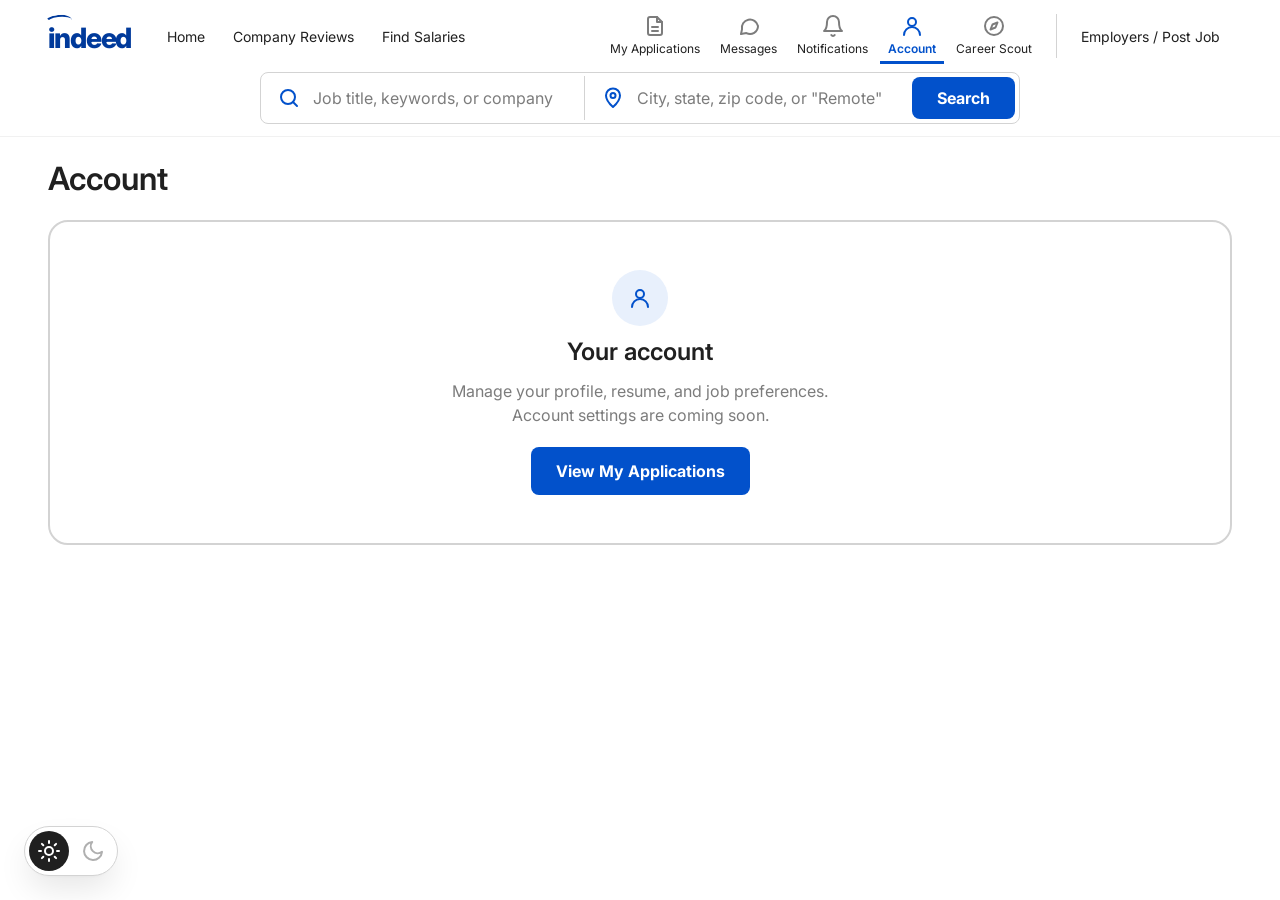
==== account.html @ 2268e264 "Updated icons" ====
<!DOCTYPE html>
<html lang="en" data-theme="light">
<head>
  <meta charset="utf-8">
  <meta name="viewport" content="width=device-width, initial-scale=1">
  <title>Account | Indeed</title>
  <meta name="description" content="Manage your profile, resume, and job preferences. Account settings are coming soon.">
  <link rel="preconnect" href="https://fonts.googleapis.com">
  <link rel="preconnect" href="https://fonts.gstatic.com" crossorigin>
  <link rel="stylesheet" href="https://fonts.googleapis.com/css2?family=Inter:wght@400;600;700;800&amp;display=swap">
  <link rel="stylesheet" href="css/styles.css">
  <script>
    try { document.documentElement.dataset.theme = localStorage.getItem("theme") === "dark" ? "dark" : "light"; } catch (e) {}
  </script>
  <script src="js/main.js" defer></script>
</head>
<body class="has-tabbar">
  <svg class="sprite" aria-hidden="true" focusable="false">
    <symbol id="i-home" viewBox="0 0 24 24"><path d="M3 10.5 12 3l9 7.5V20a1 1 0 0 1-1 1h-5v-6H9v6H4a1 1 0 0 1-1-1z"/></symbol>
    <symbol id="i-search" viewBox="0 0 24 24"><circle cx="11" cy="11" r="7"/><path d="m20 20-4-4"/></symbol>
    <symbol id="i-pin" viewBox="0 0 24 24"><path d="M12 21s-7-6.2-7-11.5a7 7 0 0 1 14 0C19 14.8 12 21 12 21z"/><circle cx="12" cy="9.5" r="2.5"/></symbol>
    <symbol id="i-bell" viewBox="0 0 24 24"><path d="M18 8a6 6 0 0 0-12 0c0 7-3 9-3 9h18s-3-2-3-9"/><path d="M13.7 21a2 2 0 0 1-3.4 0"/></symbol>
    <symbol id="i-building" viewBox="0 0 24 24"><rect x="4" y="3" width="16" height="18" rx="1"/><path d="M9 7h1M14 7h1M9 11h1M14 11h1M9 15h1M14 15h1"/></symbol>
    <symbol id="i-salary" viewBox="0 0 24 24"><circle cx="12" cy="12" r="9"/><path d="M15 9.5c-.5-1-1.6-1.5-3-1.5-1.7 0-3 .8-3 2s1.3 1.7 3 2 3 .8 3 2-1.3 2-3 2c-1.4 0-2.5-.5-3-1.5M12 6.5V8M12 16v1.5"/></symbol>
    <symbol id="i-briefcase" viewBox="0 0 24 24"><rect x="3" y="7" width="18" height="13" rx="2"/><path d="M8 7V5a2 2 0 0 1 2-2h4a2 2 0 0 1 2 2v2"/></symbol>
    <symbol id="i-mail" viewBox="0 0 24 24"><rect x="3" y="5" width="18" height="14" rx="2"/><path d="m3 7 9 6 9-6"/></symbol>
    <symbol id="i-compass" viewBox="0 0 24 24"><circle cx="12" cy="12" r="9"/><path d="m15.5 8.5-2 5-5 2 2-5z"/></symbol>
    <symbol id="i-sun" viewBox="0 0 24 24"><circle cx="12" cy="12" r="4"/><path d="M12 2v2M12 20v2M4.9 4.9l1.4 1.4M17.7 17.7l1.4 1.4M2 12h2M20 12h2M4.9 19.1l1.4-1.4M17.7 6.3l1.4-1.4"/></symbol>
    <symbol id="i-moon" viewBox="0 0 24 24"><path d="M21 12.8A9 9 0 1 1 11.2 3a7 7 0 0 0 9.8 9.8z"/></symbol>
    <symbol id="i-image" viewBox="0 0 24 24"><rect x="3" y="3" width="18" height="18" rx="2"/><circle cx="8.5" cy="8.5" r="1.5"/><path d="m21 15-5-5L5 21"/></symbol>
    <symbol id="i-close" viewBox="0 0 24 24"><path d="M6 6l12 12M18 6 6 18"/></symbol>
    <symbol id="i-dots" viewBox="0 0 24 24"><path d="M5 12h.01M12 12h.01M19 12h.01" stroke-width="3.5"/></symbol>
    <symbol id="i-user" viewBox="0 0 24 24"><circle cx="12" cy="8" r="4"/><path d="M4 21a8 8 0 0 1 16 0"/></symbol>
    <symbol id="i-arrow-left" viewBox="0 0 24 24"><path d="M19 12H5M11 18l-6-6 6-6"/></symbol>
    <symbol id="i-arrow-right" viewBox="0 0 24 24"><path d="M5 12h14M13 6l6 6-6 6"/></symbol>
    <symbol id="i-chevron-right" viewBox="0 0 24 24"><path d="m9 6 6 6-6 6"/></symbol>
    <symbol id="i-chevron-down" viewBox="0 0 24 24"><path d="m6 9 6 6 6-6"/></symbol>
    <symbol id="i-chat" viewBox="0 0 24 24"><path d="M21 12a8 8 0 0 1-11.6 7.1L4 20l1-4.6A8 8 0 1 1 21 12z"/></symbol>
    <symbol id="i-file" viewBox="0 0 24 24"><path d="M14 3H7a2 2 0 0 0-2 2v14a2 2 0 0 0 2 2h10a2 2 0 0 0 2-2V8z"/><path d="M14 3v5h5M9 13h6M9 17h6"/></symbol>
    <symbol id="i-globe" viewBox="0 0 24 24"><circle cx="12" cy="12" r="9"/><path d="M3 12h18M12 3a14 14 0 0 1 0 18M12 3a14 14 0 0 0 0 18"/></symbol>
    <symbol id="i-trend" viewBox="0 0 24 24"><path d="m3 17 6-6 4 4 8-8M15 7h6v6"/></symbol>
  </svg>

  <a class="skip-link" href="#main">Skip to content</a>
  <header class="site-header">
    <div class="header-bar">
      <a class="logo" href="index.html" aria-label="Indeed – start page">indeed</a>
      <button class="menu-toggle" type="button" aria-expanded="false" aria-controls="site-nav" aria-label="Open menu">
        <span class="menu-toggle__bars" aria-hidden="true"></span>
      </button>
      <nav id="site-nav" class="site-nav" aria-label="Main">
        <ul class="nav-list">
          <li class="nav-item nav-item--text nav-item--tab"><a class="nav-link" href="home.html"><svg class="icon" aria-hidden="true"><use href="#i-home"></use></svg><span>Home</span></a></li>
          <li class="nav-item nav-item--text"><a class="nav-link" href="company-reviews.html"><svg class="icon" aria-hidden="true"><use href="#i-building"></use></svg><span>Company Reviews</span></a></li>
          <li class="nav-item nav-item--text"><a class="nav-link" href="salaries.html"><svg class="icon" aria-hidden="true"><use href="#i-salary"></use></svg><span>Find Salaries</span></a></li>
          <li class="nav-item nav-item--icon nav-item--tab nav-item--group-start"><a class="nav-link" href="applications.html"><svg class="icon" aria-hidden="true"><use href="#i-file"></use></svg><span>My Applications</span></a></li>
          <li class="nav-item nav-item--icon nav-item--tab"><a class="nav-link" href="messages.html"><svg class="icon" aria-hidden="true"><use href="#i-chat"></use></svg><span>Messages</span></a></li>
          <li class="nav-item nav-item--icon nav-item--first-mobile"><a class="nav-link" href="notifications.html"><svg class="icon" aria-hidden="true"><use href="#i-bell"></use></svg><span>Notifications</span></a></li>
          <li class="nav-item nav-item--icon"><a class="nav-link" href="account.html" aria-current="page"><svg class="icon" aria-hidden="true"><use href="#i-user"></use></svg><span>Account</span></a></li>
          <li class="nav-item nav-item--icon nav-item--tab"><a class="nav-link" href="career-scout.html"><svg class="icon" aria-hidden="true"><use href="#i-compass"></use></svg><span>Career Scout</span></a></li>
          <li class="nav-item nav-item--text nav-item--end"><a class="nav-link" href="employers.html"><svg class="icon" aria-hidden="true"><use href="#i-briefcase"></use></svg><span>Employers / Post Job</span></a></li>
        </ul>
      </nav>
    </div>
    <div class="header-search">
      <form class="search-form search-form--compact" action="search.html" method="get" role="search" autocomplete="off">
        <div class="search-field">
          <svg class="icon" aria-hidden="true"><use href="#i-search"></use></svg>
          <label class="visually-hidden" for="q-compact">What</label>
          <input id="q-compact" name="q" type="text" placeholder="Job title, keywords, or company" data-suggest="what" autocomplete="off">
        </div>
        <div class="search-field">
          <svg class="icon" aria-hidden="true"><use href="#i-pin"></use></svg>
          <label class="visually-hidden" for="l-compact">Where</label>
          <input id="l-compact" name="l" type="text" placeholder="City, state, zip code, or &quot;Remote&quot;" data-suggest="where" autocomplete="off">
        </div>
        <button class="btn btn-primary" type="submit">Search</button>
      </form>
    </div>
  </header>

  <main id="main" class="page">
    <h1 class="page-title">Account</h1>
    <section class="panel empty-state">
      <span class="empty-state__icon"><svg class="icon" aria-hidden="true"><use href="#i-user"></use></svg></span>
      <h2>Your account</h2>
      <p>Manage your profile, resume, and job preferences. Account settings are coming soon.</p>
      <a class="btn btn-primary" href="applications.html">View My Applications</a>
    </section>
  </main>

  <nav class="tab-bar" aria-label="Sections">
    <ul class="tab-bar__list">
      <li><a class="tab-link" href="home.html"><svg class="icon" aria-hidden="true"><use href="#i-home"></use></svg><span>Home</span></a></li>
      <li><a class="tab-link" href="messages.html"><svg class="icon" aria-hidden="true"><use href="#i-chat"></use></svg><span>Messages</span></a></li>
      <li><a class="tab-link" href="search.html"><svg class="icon" aria-hidden="true"><use href="#i-search"></use></svg><span>Search</span></a></li>
      <li><a class="tab-link" href="applications.html"><svg class="icon" aria-hidden="true"><use href="#i-file"></use></svg><span>My Applications</span></a></li>
      <li><a class="tab-link" href="career-scout.html"><svg class="icon" aria-hidden="true"><use href="#i-compass"></use></svg><span>Career Scout</span></a></li>
    </ul>
  </nav>

  <button type="button" class="theme-toggle" data-theme-toggle aria-pressed="false" aria-label="Dark mode">
    <span class="theme-toggle__opt theme-toggle__opt--light"><svg class="icon" aria-hidden="true"><use href="#i-sun"></use></svg></span>
    <span class="theme-toggle__opt theme-toggle__opt--dark"><svg class="icon" aria-hidden="true"><use href="#i-moon"></use></svg></span>
  </button>
</body>
</html>
---- css/styles.css ----
/* =========================================================
   Indeed – responsive implementation
   Mobile-first: base styles target phones (~375px).
   Breakpoints scale up:
     768px  – tablet: wider grids, inline search bar
     1100px – desktop: full horizontal nav, bottom tab bar hidden
   ========================================================= */

/* ---------- Design tokens (taken from the Figma export) ---------- */
:root {
  --indeed-blue: #0251cb;
  --indeed-blue-dark: #013d9a;
  --white: #ffffff;
  --gray-50: #f1f1f1;
  --gray-200: #d3d3d3;
  --gray-400: #afafaf;
  --gray-600: #7c7c7c;
  --gray-900: #202020;

  --bg: var(--white);
  --surface: var(--white);
  --surface-muted: var(--gray-50);
  --text: var(--gray-900);
  --text-muted: var(--gray-600);
  --border: var(--gray-200);
  --border-subtle: var(--gray-50);
  --accent: var(--indeed-blue);
  --accent-soft: #e8f0fc;
  --logo: #003a9b;
  --shadow: 0 4px 4px -4px rgba(12, 12, 13, 0.05), 0 16px 32px -4px rgba(12, 12, 13, 0.1);

  --font: "Inter", system-ui, -apple-system, "Segoe UI", Roboto, Arial, sans-serif;
  --font-google: "Google Sans Flex", "Google Sans", Roboto, Arial, sans-serif;

  --fs-xs: 0.75rem;   /* 12px */
  --fs-sm: 0.875rem;  /* 14px */
  --fs-base: 1rem;    /* 16px */
  --fs-lg: 1.25rem;   /* 20px */
  --fs-xl: 1.5rem;    /* 24px */
  --fs-2xl: 2rem;     /* 32px */

  --space-1: 0.25rem;
  --space-2: 0.5rem;
  --space-3: 0.75rem;
  --space-4: 1rem;
  --space-5: 1.5rem;
  --space-6: 2rem;
  --space-7: 3rem;

  --radius-btn: 8px;
  --radius-card: 20px;
  --radius-pill: 40px;

  --header-h: 64px;
  --tabbar-h: 64px;
  --tap: 44px;
}

[data-theme="dark"] {
  --bg: #121212;
  --surface: #1c1c1c;
  --surface-muted: #2a2a2a;
  --text: var(--gray-50);
  --text-muted: var(--gray-400);
  --border: #3a3a3a;
  --border-subtle: #2a2a2a;
  --accent: #6ea1ff;
  --accent-soft: #1b2a45;
  --logo: #6ea1ff;
  --shadow: 0 16px 32px -4px rgba(0, 0, 0, 0.6);
  color-scheme: dark;
}

/* ---------- Base ---------- */
*,
*::before,
*::after {
  box-sizing: border-box;
}

html {
  -webkit-text-size-adjust: 100%;
  text-size-adjust: 100%;
}

body {
  margin: 0;
  min-height: 100vh;
  font-family: var(--font);
  font-size: var(--fs-base);
  line-height: 1.5;
  color: var(--text);
  background: var(--bg);
  transition: background-color 0.2s ease, color 0.2s ease;
}

h1,
h2,
h3,
p {
  margin: 0;
}

img,
svg {
  display: block;
  max-width: 100%;
}

a {
  color: inherit;
}

button,
input {
  font: inherit;
  color: inherit;
}

button {
  cursor: pointer;
}

:focus-visible {
  outline: 3px solid var(--accent);
  outline-offset: 2px;
}

.sprite {
  position: absolute;
  width: 0;
  height: 0;
  overflow: hidden;
}

.icon {
  width: 24px;
  height: 24px;
  flex: none;
  fill: none;
  stroke: currentColor;
  stroke-width: 2;
  stroke-linecap: round;
  stroke-linejoin: round;
}

.visually-hidden {
  position: absolute !important;
  width: 1px;
  height: 1px;
  padding: 0;
  margin: -1px;
  overflow: hidden;
  clip: rect(0 0 0 0);
  white-space: nowrap;
  border: 0;
}

.skip-link {
  position: absolute;
  top: -100px;
  left: var(--space-4);
  z-index: 100;
  padding: var(--space-3) var(--space-4);
  border-radius: var(--radius-btn);
  background: var(--indeed-blue);
  color: var(--white);
  font-weight: 600;
  text-decoration: none;
}

.skip-link:focus {
  top: var(--space-2);
}

/* ---------- Logo ---------- */
.logo {
  position: relative;
  display: inline-flex;
  align-items: center;
  min-height: var(--tap);
  padding-top: 0.14em;
  font-size: 1.75rem;
  font-weight: 800;
  line-height: 1;
  letter-spacing: -0.04em;
  color: var(--logo);
  text-decoration: none;
}

/* The arc that sweeps over the "i" in the Indeed logo. */
.logo::before {
  content: "";
  position: absolute;
  top: 0.02em;
  left: -0.12em;
  width: 0.95em;
  height: 0.45em;
  border-top: 0.08em solid currentColor;
  border-left: 0.08em solid currentColor;
  border-radius: 100% 100% 0 0 / 100% 100% 0 0;
  border-left-color: transparent;
  transform: rotate(-6deg);
}

.logo--xl {
  font-size: 4rem;
}

/* ---------- Buttons ---------- */
.btn {
  display: inline-flex;
  align-items: center;
  justify-content: center;
  gap: var(--space-2);
  min-height: 48px;
  padding: var(--space-3) var(--space-5);
  border: 1px solid transparent;
  border-radius: var(--radius-btn);
  font-size: var(--fs-base);
  font-weight: 700;
  line-height: 1;
  text-align: center;
  text-decoration: none;
  transition: background-color 0.15s ease, border-color 0.15s ease;
}

.btn-primary {
  background: var(--indeed-blue);
  color: var(--white);
}

.btn-primary:hover {
  background: var(--indeed-blue-dark);
}

.btn-outline {
  background: transparent;
  border-color: var(--accent);
  color: var(--accent);
}

.btn-outline:hover {
  background: var(--accent-soft);
}

.btn-neutral {
  background: var(--gray-200);
  border-color: var(--gray-600);
  color: var(--gray-900);
  font-weight: 400;
}

.btn-sm {
  min-height: var(--tap);
  padding: var(--space-2) var(--space-4);
  font-size: var(--fs-sm);
  font-weight: 600;
}

.btn-block {
  width: 100%;
}

.btn-text {
  display: inline-flex;
  align-items: center;
  min-height: var(--tap);
  padding: 0 var(--space-3);
  border: 0;
  border-radius: var(--radius-btn);
  background: none;
  font-size: var(--fs-xl);
  font-weight: 600;
  text-decoration: none;
}

.btn-text:hover {
  background: var(--surface-muted);
}

.btn-text--muted {
  color: var(--text-muted);
  font-weight: 400;
}

.icon-btn {
  display: inline-grid;
  place-items: center;
  width: var(--tap);
  height: var(--tap);
  padding: 0;
  border: 0;
  border-radius: 50%;
  background: transparent;
  color: var(--text-muted);
}

.icon-btn:hover {
  background: var(--surface-muted);
  color: var(--text);
}

.tag {
  display: inline-block;
  padding: 6px 10px;
  border-radius: var(--radius-btn);
  background: var(--surface-muted);
  font-size: var(--fs-sm);
  font-weight: 600;
  line-height: 1.2;
}

/* ---------- Header + navigation (mobile) ---------- */
.site-header {
  position: sticky;
  top: 0;
  z-index: 50;
  background: var(--bg);
  border-bottom: 1px solid var(--border-subtle);
}

.header-bar {
  display: flex;
  align-items: center;
  justify-content: space-between;
  gap: var(--space-4);
  min-height: var(--header-h);
  padding: var(--space-2) var(--space-4);
}

.menu-toggle {
  display: inline-grid;
  place-items: center;
  width: 48px;
  height: 48px;
  margin-right: calc(var(--space-2) * -1);
  padding: 0;
  border: 0;
  border-radius: var(--radius-btn);
  background: transparent;
  color: var(--text);
}

.menu-toggle:hover {
  background: var(--surface-muted);
}

.menu-toggle__bars,
.menu-toggle__bars::before,
.menu-toggle__bars::after {
  display: block;
  width: 28px;
  height: 3px;
  border-radius: 2px;
  background: currentColor;
  transition: transform 0.2s ease, background-color 0.2s ease;
}

.menu-toggle__bars {
  position: relative;
}

.menu-toggle__bars::before,
.menu-toggle__bars::after {
  content: "";
  position: absolute;
  left: 0;
}

.menu-toggle__bars::before {
  top: -9px;
}

.menu-toggle__bars::after {
  top: 9px;
}

.menu-toggle[aria-expanded="true"] .menu-toggle__bars {
  background: transparent;
}

.menu-toggle[aria-expanded="true"] .menu-toggle__bars::before {
  transform: translateY(9px) rotate(45deg);
}

.menu-toggle[aria-expanded="true"] .menu-toggle__bars::after {
  transform: translateY(-9px) rotate(-45deg);
}

.site-nav {
  display: none;
  position: absolute;
  top: 100%;
  left: 0;
  right: 0;
  max-height: calc(100dvh - var(--header-h));
  overflow-y: auto;
  padding: var(--space-2) var(--space-4) var(--space-4);
  background: var(--bg);
  border-bottom: 1px solid var(--border);
  box-shadow: var(--shadow);
}

.site-nav.is-open {
  display: block;
}

.nav-list {
  display: flex;
  flex-direction: column;
  gap: var(--space-1);
  margin: 0;
  padding: 0;
  list-style: none;
}

/* On phones these links live in the bottom tab bar instead. */
.nav-item--tab {
  display: none;
}

.nav-item--first-mobile {
  order: -1;
}

.nav-link {
  display: flex;
  align-items: center;
  gap: var(--space-3);
  min-height: 48px;
  padding: 0 var(--space-3);
  border-radius: var(--radius-btn);
  font-size: var(--fs-base);
  text-decoration: none;
  color: var(--text);
}

.nav-link .icon {
  color: var(--text-muted);
}

.nav-link:hover {
  background: var(--surface-muted);
}

.nav-link[aria-current="page"] {
  background: var(--accent-soft);
  color: var(--accent);
  font-weight: 600;
}

.nav-link[aria-current="page"] .icon {
  color: var(--accent);
}

.header-search {
  display: none;
}

/* ---------- Bottom tab bar (mobile) ---------- */
.tab-bar {
  position: fixed;
  right: 0;
  bottom: 0;
  left: 0;
  z-index: 40;
  padding-bottom: env(safe-area-inset-bottom);
  background: var(--bg);
  border-top: 1px solid var(--border-subtle);
}

.tab-bar__list {
  display: grid;
  grid-template-columns: repeat(5, minmax(0, 1fr));
  max-width: 600px;
  margin: 0 auto;
  padding: 0;
  list-style: none;
}

.tab-link {
  display: flex;
  flex-direction: column;
  align-items: center;
  justify-content: center;
  gap: var(--space-1);
  min-height: var(--tabbar-h);
  padding: var(--space-2) 2px;
  font-size: var(--fs-xs);
  font-weight: 600;
  line-height: 1.2;
  text-align: center;
  text-decoration: none;
  color: var(--text-muted);
}

.tab-link[aria-current="page"] {
  color: var(--text);
}

.tab-link[aria-current="page"] .icon {
  stroke-width: 2.6;
}

/* ---------- Small dropdown menus (language, What's Trending) ---------- */
.dropdown {
  position: relative;
}

.dropdown__toggle {
  width: 100%;
  border: 0;
  background: none;
  font: inherit;
  text-align: left;
}

.dropdown__menu {
  margin: 0 0 var(--space-2) var(--space-6);
  padding: 0;
  list-style: none;
}

.dropdown__menu[hidden] {
  display: none;
}

.dropdown__item {
  display: flex;
  align-items: center;
  gap: var(--space-3);
  width: 100%;
  min-height: var(--tap);
  padding: 0 var(--space-3);
  border: 0;
  border-radius: 6px;
  background: none;
  font-size: var(--fs-sm);
  text-align: left;
  text-decoration: none;
  color: var(--text);
  white-space: nowrap;
}

.dropdown__item:hover {
  background: var(--surface-muted);
}

.dropdown__item[aria-pressed="true"] {
  color: var(--accent);
  font-weight: 600;
}

.dropdown__item .icon {
  width: 20px;
  height: 20px;
  color: var(--accent);
}

/* ---------- Light / dark toggle ---------- */
.theme-toggle {
  position: fixed;
  bottom: var(--space-5);
  left: 50%;
  z-index: 45;
  display: inline-flex;
  gap: var(--space-1);
  padding: var(--space-1);
  border: 1px solid var(--border);
  border-radius: var(--radius-pill);
  background: var(--surface);
  box-shadow: var(--shadow);
  transform: translateX(-50%);
}

.has-tabbar .theme-toggle {
  bottom: calc(var(--tabbar-h) + var(--space-3) + env(safe-area-inset-bottom));
}

.theme-toggle__opt {
  display: grid;
  place-items: center;
  width: 40px;
  height: 40px;
  border-radius: 50%;
  color: var(--gray-400);
}

[data-theme="light"] .theme-toggle__opt--light,
[data-theme="dark"] .theme-toggle__opt--dark {
  background: var(--text);
  color: var(--bg);
}

/* ---------- Page layout ---------- */
.page {
  padding: var(--space-5) var(--space-4) calc(var(--space-7) + 72px);
}

.has-tabbar .page {
  padding-bottom: calc(var(--tabbar-h) + 96px + env(safe-area-inset-bottom));
}

.page-title {
  margin-bottom: var(--space-5);
  font-size: var(--fs-2xl);
  font-weight: 600;
  line-height: 1.1;
}

.section-title {
  margin: var(--space-6) 0 var(--space-4);
  font-size: var(--fs-lg);
  font-weight: 600;
}

.panel {
  padding: var(--space-5);
  background: var(--surface);
  border: 2px solid var(--border);
  border-radius: var(--radius-card);
}

/* ---------- Search form ---------- */
.search-form {
  display: flex;
  flex-direction: column;
  width: 100%;
  background: var(--surface);
  border: 1px solid var(--border);
  border-radius: var(--radius-card);
}

.search-field {
  position: relative;
  display: flex;
  align-items: center;
  gap: var(--space-3);
  min-height: 56px;
  padding: 0 var(--space-4);
  border-radius: var(--radius-card);
  cursor: text;
}

.search-field + .search-field {
  border-top: 1px solid var(--border);
  border-radius: 0;
}

.search-field:focus-within {
  box-shadow: inset 0 0 0 2px var(--accent);
}

.search-field > .icon {
  color: var(--accent);
}

/* Suggestion list under the job / location fields */
.suggest {
  position: absolute;
  top: calc(100% + 4px);
  left: 0;
  right: 0;
  z-index: 30;
  min-width: 240px;
  max-height: 320px;
  margin: 0;
  padding: var(--space-2) 0;
  overflow-y: auto;
  list-style: none;
  background: var(--surface);
  border: 1px solid var(--border);
  border-radius: var(--radius-btn);
  box-shadow: var(--shadow);
  text-align: left;
  cursor: default;
}

.suggest[hidden] {
  display: none;
}

.suggest__item {
  display: flex;
  align-items: center;
  gap: var(--space-3);
  min-height: var(--tap);
  padding: 0 var(--space-4);
  font-size: var(--fs-sm);
  cursor: pointer;
}

.suggest__item span {
  flex: 1;
}

.suggest__item .icon {
  width: 20px;
  height: 20px;
  color: var(--text-muted);
}

.suggest__item:hover,
.suggest__item[aria-selected="true"] {
  background: var(--surface-muted);
}

.search-field input {
  flex: 1;
  min-width: 0;
  min-height: 48px;
  padding: 0;
  border: 0;
  background: transparent;
  font-size: var(--fs-base);
  outline: none;
  -webkit-appearance: none;
  appearance: none;
}

.search-field input::placeholder {
  color: var(--text-muted);
}

.search-form .btn {
  margin: var(--space-3) var(--space-4) var(--space-4);
}

/* ---------- Job cards ---------- */
.card-list {
  display: grid;
  gap: var(--space-4);
  margin: 0;
  padding: 0;
  list-style: none;
}

.job-card {
  position: relative;
  display: flex;
  flex-direction: column;
  gap: var(--space-1);
  min-height: 160px;
  padding: var(--space-4) var(--space-5);
  background: var(--surface);
  border: 2px solid var(--border);
  border-radius: var(--radius-card);
  transition: border-color 0.15s ease, box-shadow 0.15s ease;
}

.job-card:hover {
  border-color: var(--gray-400);
}

.job-card.is-selected {
  border-color: var(--accent);
  box-shadow: 0 0 0 1px var(--accent);
}

.job-card:has(.job-card__link:focus-visible) {
  outline: 3px solid var(--accent);
  outline-offset: 2px;
}

.job-card__title {
  margin-bottom: var(--space-2);
  font-size: var(--fs-xl);
  font-weight: 600;
  line-height: 1.2;
}

.job-card__link {
  padding: 0;
  border: 0;
  background: none;
  font: inherit;
  text-align: left;
  text-decoration: none;
  color: inherit;
}

.job-card__link:focus-visible {
  outline: none;
}

/* Makes the whole card clickable. */
.job-card__link::after {
  content: "";
  position: absolute;
  inset: 0;
  border-radius: var(--radius-card);
}

.job-card__meta {
  font-size: var(--fs-sm);
  color: var(--text-muted);
}

/* ---------- Home: selected job description ---------- */
.job-detail {
  display: none;
  margin-top: var(--space-5);
  scroll-margin-top: calc(var(--header-h) + var(--space-4));
}

.job-detail.is-visible {
  display: block;
}

.job-detail:focus {
  outline: none;
}

.eyebrow {
  margin-bottom: var(--space-2);
  font-size: var(--fs-sm);
  font-weight: 600;
  color: var(--text-muted);
}

.job-detail__title {
  font-size: var(--fs-xl);
  font-weight: 600;
  line-height: 1.2;
}

.job-detail__meta {
  margin-top: var(--space-1);
  color: var(--text-muted);
}

.job-detail__facts {
  display: flex;
  flex-wrap: wrap;
  gap: var(--space-2);
  margin: var(--space-4) 0;
  padding: 0;
  list-style: none;
}

.job-detail h3 {
  margin: var(--space-5) 0 var(--space-2);
  font-size: var(--fs-base);
  font-weight: 600;
}

.job-detail__list {
  margin: 0;
  padding-left: 1.25rem;
}

.job-detail__list li + li {
  margin-top: var(--space-1);
}

.job-detail__actions {
  display: flex;
  flex-wrap: wrap;
  gap: var(--space-3);
  margin-top: var(--space-5);
}

/* ---------- My Applications ---------- */
.filter-tabs {
  display: flex;
  gap: var(--space-2);
  margin: 0 calc(var(--space-4) * -1) var(--space-5);
  padding: 0 var(--space-4) var(--space-1);
  overflow-x: auto;
  scrollbar-width: none;
}

.filter-tabs::-webkit-scrollbar {
  display: none;
}

.chip {
  flex: none;
  min-height: var(--tap);
  padding: 0 var(--space-4);
  border: 1px solid var(--border);
  border-radius: var(--radius-btn);
  background: var(--surface);
  font-size: var(--fs-sm);
  font-weight: 600;
}

.chip[aria-pressed="true"] {
  background: var(--indeed-blue);
  border-color: var(--indeed-blue);
  color: var(--white);
}

.app-list {
  display: flex;
  flex-direction: column;
  gap: var(--space-4);
  margin: 0;
  padding: 0;
  list-style: none;
}

.app-card {
  display: grid;
  grid-template-columns: 48px minmax(0, 1fr);
  gap: var(--space-3) var(--space-4);
  padding: var(--space-4);
  background: var(--surface);
  border: 2px solid var(--border);
  border-radius: var(--radius-card);
}

.app-card__thumb {
  display: grid;
  place-items: center;
  width: 48px;
  height: 48px;
  border-radius: var(--radius-btn);
  background: var(--surface-muted);
  color: var(--text-muted);
}

.app-card__title {
  margin-top: var(--space-2);
  font-size: var(--fs-xl);
  font-weight: 600;
  line-height: 1.2;
}

.app-card__meta {
  margin-top: var(--space-1);
  font-size: var(--fs-sm);
  color: var(--text-muted);
}

.app-card__actions {
  grid-column: 1 / -1;
  display: flex;
  align-items: center;
  gap: var(--space-2);
}

.app-card__actions .btn {
  flex: 1;
}

.more {
  position: relative;
}

.more__menu {
  position: absolute;
  top: calc(100% + 4px);
  right: 0;
  z-index: 20;
  min-width: 160px;
  padding: var(--space-1);
  background: var(--surface);
  border: 1px solid var(--border);
  border-radius: var(--radius-btn);
  box-shadow: var(--shadow);
}

.more__menu[hidden] {
  display: none;
}

.more__item {
  display: flex;
  align-items: center;
  width: 100%;
  min-height: var(--tap);
  padding: 0 var(--space-3);
  border: 0;
  border-radius: 6px;
  background: none;
  font-size: var(--fs-sm);
  text-align: left;
  text-decoration: none;
  color: var(--text);
}

.more__item:hover {
  background: var(--surface-muted);
}

/* ---------- Update status dialog ---------- */
.modal {
  width: min(calc(100% - 2rem), 420px);
  max-height: calc(100dvh - 2rem);
  padding: 0;
  border: 1px solid var(--border-subtle);
  border-radius: var(--radius-btn);
  background: var(--surface);
  color: var(--text);
  box-shadow: var(--shadow);
}

.modal::backdrop {
  background: rgba(0, 0, 0, 0.45);
}

.modal__form {
  position: relative;
  display: flex;
  flex-direction: column;
  gap: var(--space-4);
  padding: var(--space-6) var(--space-5) var(--space-5);
}

.modal__close {
  position: absolute;
  top: var(--space-2);
  right: var(--space-2);
}

.modal__title {
  padding-right: var(--space-6);
  font-size: var(--fs-xl);
  font-weight: 600;
  line-height: 1.2;
}

.modal__job {
  font-size: var(--fs-sm);
  color: var(--text-muted);
}

.status-options {
  display: flex;
  flex-direction: column;
  gap: var(--space-1);
  margin: 0;
  padding: 0;
  border: 0;
}

.status-option {
  display: flex;
  align-items: center;
  gap: var(--space-3);
  min-height: var(--tap);
  padding: var(--space-2) var(--space-3);
  border: 1px solid var(--border);
  border-radius: var(--radius-btn);
  font-size: var(--fs-sm);
  cursor: pointer;
}

.status-option:hover {
  background: var(--surface-muted);
}

.status-option:has(input:checked) {
  border-color: var(--accent);
  background: var(--accent-soft);
}

.status-option input {
  width: 20px;
  height: 20px;
  margin: 0;
  accent-color: var(--indeed-blue);
}

.modal__actions {
  display: flex;
  justify-content: center;
  gap: var(--space-3);
}

.modal__actions .btn {
  flex: 1;
}

/* ---------- Empty / coming-soon state ---------- */
.empty-state {
  display: flex;
  flex-direction: column;
  align-items: center;
  gap: var(--space-3);
  padding: var(--space-7) var(--space-5);
  text-align: center;
}

.empty-state__icon {
  display: grid;
  place-items: center;
  width: 56px;
  height: 56px;
  border-radius: 50%;
  background: var(--accent-soft);
  color: var(--accent);
}

.empty-state h2,
.empty-state h3 {
  font-size: var(--fs-xl);
  font-weight: 600;
  line-height: 1.2;
}

.empty-state p {
  max-width: 42ch;
  color: var(--text-muted);
}

.empty-state .btn {
  margin-top: var(--space-2);
}

/* ---------- Landing page ---------- */
.landing {
  display: flex;
  flex-direction: column;
  justify-content: center;
  min-height: calc(100dvh - var(--header-h));
}

.hero {
  display: flex;
  flex-direction: column;
  align-items: center;
  gap: var(--space-4);
  width: 100%;
  max-width: 760px;
  margin: 0 auto;
  text-align: center;
}

.hero__tagline {
  font-size: var(--fs-lg);
  font-weight: 800;
}

/* Desktop-only parts of the landing page (shown at 1100px+). */
.hero__title,
.hero__subtitle,
.hero__start,
.trending,
.hero .search-form {
  display: none;
}

.hero__actions {
  display: flex;
  flex-direction: column;
  gap: var(--space-3);
  width: 100%;
  max-width: 400px;
  margin-top: var(--space-2);
}

.trending__toggle {
  display: inline-flex;
  align-items: center;
  gap: var(--space-1);
  min-height: var(--tap);
  padding: 0 var(--space-3);
  border: 0;
  border-radius: var(--radius-btn);
  background: none;
  font-size: var(--fs-base);
}

.trending__toggle:hover {
  background: var(--surface-muted);
}

.trending__toggle .icon {
  width: 20px;
  height: 20px;
  transition: transform 0.15s ease;
}

.trending__toggle[aria-expanded="true"] .icon {
  transform: rotate(180deg);
}

/* ---------- Google sign-in ---------- */
.google-page {
  font-family: var(--font-google);
}

.google {
  display: flex;
  flex-direction: column;
  min-height: 100vh;
  padding: var(--space-4) var(--space-4) calc(var(--space-7) + 72px);
}

.back-link {
  display: inline-flex;
  align-items: center;
  gap: var(--space-2);
  align-self: flex-start;
  min-height: var(--tap);
  padding-right: var(--space-2);
  font-family: var(--font);
  font-size: var(--fs-sm);
  color: var(--text-muted);
  text-decoration: none;
}

.back-link:hover {
  color: var(--text);
}

.google__card {
  width: 100%;
  max-width: 450px;
  margin: var(--space-4) auto 0;
  padding: var(--space-4) var(--space-2);
}

.google__brand {
  margin-bottom: var(--space-6);
  font-size: 2.875rem;
  line-height: 1;
}

.google__title {
  font-size: 2.1875rem;
  font-weight: 400;
  line-height: 1.1;
}

.google__subtitle {
  margin-top: var(--space-2);
  font-size: 1.375rem;
}

.account-list {
  margin: var(--space-6) 0 0;
  padding: 0;
  list-style: none;
  border-bottom: 1px solid var(--border);
}

.account-list li + li {
  border-top: 1px solid var(--border);
}

.account {
  display: flex;
  align-items: center;
  gap: var(--space-4);
  width: 100%;
  min-height: 72px;
  padding: var(--space-3) var(--space-2);
  border: 0;
  border-radius: var(--radius-btn);
  background: none;
  font-size: 1.0625rem;
  text-align: left;
  text-decoration: none;
}

.account:hover {
  background: var(--surface-muted);
}

.account__avatar {
  display: grid;
  place-items: center;
  flex: none;
  width: 52px;
  height: 52px;
  border-radius: 50%;
  background: var(--surface-muted);
  font-size: var(--fs-lg);
  font-weight: 600;
  color: var(--text-muted);
}

.account__name {
  display: block;
  font-size: var(--fs-xl);
  line-height: 1.2;
}

.account__email {
  display: block;
  color: var(--text-muted);
}

.google__other {
  display: flex;
  flex-direction: column;
  gap: var(--space-2);
  margin-top: var(--space-5);
}

.google__other[hidden] {
  display: none;
}

.google__other input {
  width: 100%;
  min-height: 52px;
  padding: 0 var(--space-4);
  border: 1px solid var(--border);
  border-radius: 4px;
  background: var(--surface);
  font-size: var(--fs-base);
}

.google__footer {
  display: flex;
  align-items: center;
  justify-content: space-between;
  gap: var(--space-4);
  margin-top: var(--space-6);
}

/* ---------- Loading / welcome splash ---------- */
.splash {
  display: grid;
  place-items: center;
  min-height: 100vh;
  padding: var(--space-4);
  text-align: center;
}

.splash__loading {
  display: flex;
  flex-direction: column;
  align-items: center;
  gap: var(--space-5);
}

.spinner {
  width: 56px;
  height: 56px;
  border: 5px solid transparent;
  border-top-color: var(--indeed-blue);
  border-radius: 50%;
  animation: spin 0.9s linear infinite;
}

.splash__welcome {
  display: none;
  font-family: var(--font-google);
  font-size: 2.5rem;
  font-weight: 400;
  color: var(--accent);
}

.splash.is-welcome .splash__loading {
  display: none;
}

.splash.is-welcome .splash__welcome {
  display: block;
}

.splash__skip {
  position: fixed;
  bottom: var(--space-5);
  left: 50%;
  display: inline-flex;
  align-items: center;
  min-height: var(--tap);
  padding: 0 var(--space-4);
  font-size: var(--fs-sm);
  color: var(--text-muted);
  transform: translateX(-50%);
}

@keyframes spin {
  to {
    transform: rotate(360deg);
  }
}

@media (prefers-reduced-motion: reduce) {
  *,
  *::before,
  *::after {
    animation-duration: 0.01ms !important;
    transition-duration: 0.01ms !important;
    scroll-behavior: auto !important;
  }
}

/* =========================================================
   Tablet – 768px and up
   ========================================================= */
@media (min-width: 768px) {
  .header-bar,
  .page {
    padding-left: var(--space-6);
    padding-right: var(--space-6);
  }

  .search-form {
    flex-direction: row;
    align-items: center;
  }

  .search-field {
    flex: 1;
  }

  .search-field + .search-field {
    border-top: 0;
    border-left: 1px solid var(--border);
  }

  .search-field {
    border-radius: var(--radius-card) 0 0 var(--radius-card);
  }

  .search-form .btn {
    flex: none;
    margin: var(--space-2);
  }

  .card-list--grid,
  .card-list--home {
    grid-template-columns: repeat(2, minmax(0, 1fr));
  }

  .filter-tabs {
    margin-left: 0;
    margin-right: 0;
    padding-left: 0;
    padding-right: 0;
  }

  .app-list {
    gap: 0;
    border-top: 1px solid var(--border);
  }

  .app-card {
    grid-template-columns: 56px minmax(0, 1fr) auto;
    align-items: start;
    padding: var(--space-5) var(--space-2);
    background: transparent;
    border: 0;
    border-bottom: 1px solid var(--border);
    border-radius: 0;
  }

  .app-card__thumb {
    width: 56px;
    height: 56px;
  }

  .app-card__actions {
    grid-column: auto;
  }

  .app-card__actions .btn {
    flex: none;
  }

  .google {
    justify-content: center;
  }

  .google__card {
    margin: auto;
    padding: var(--space-7);
    border: 1px solid var(--border);
    border-radius: 28px;
  }
}

/* =========================================================
   Desktop – 1100px and up
   ========================================================= */
@media (min-width: 1100px) {
  .menu-toggle,
  .tab-bar {
    display: none;
  }

  .has-tabbar .page {
    padding-bottom: calc(var(--space-7) + 72px);
  }

  .header-bar {
    gap: var(--space-5);
  }

  .header-bar,
  .page {
    padding-left: var(--space-7);
    padding-right: var(--space-7);
  }

  .site-nav {
    display: block;
    position: static;
    flex: 1;
    max-height: none;
    overflow: visible;
    padding: 0;
    background: none;
    border: 0;
    box-shadow: none;
  }

  .nav-list {
    flex-direction: row;
    align-items: center;
    gap: var(--space-1);
  }

  .nav-item--tab {
    display: block;
  }

  .nav-item--first-mobile {
    order: 0;
  }

  .nav-item--group-start {
    margin-left: auto;
  }

  .nav-item--end {
    margin-left: var(--space-3);
    padding-left: var(--space-3);
    border-left: 1px solid var(--border);
  }

  .nav-link {
    min-height: var(--tap);
    padding: 0 var(--space-3);
    border-radius: 0;
    font-size: var(--fs-sm);
  }

  .nav-link:hover {
    background: none;
    color: var(--accent);
  }

  .nav-item--text .icon {
    display: none;
  }

  .nav-item--icon .nav-link {
    flex-direction: column;
    justify-content: center;
    gap: 2px;
    min-height: 56px;
    padding: var(--space-1) var(--space-2);
    font-size: var(--fs-xs);
  }

  .nav-link[aria-current="page"] {
    background: none;
    box-shadow: inset 0 -3px 0 var(--accent);
  }

  .nav-item--signin .nav-link {
    font-weight: 700;
    color: var(--accent);
  }

  .dropdown__toggle {
    width: auto;
  }

  .dropdown__menu {
    position: absolute;
    top: calc(100% + 4px);
    right: 0;
    z-index: 60;
    min-width: 180px;
    margin: 0;
    padding: var(--space-1);
    background: var(--surface);
    border: 1px solid var(--border);
    border-radius: var(--radius-btn);
    box-shadow: var(--shadow);
  }

  .dropdown__menu--center {
    right: auto;
    left: 50%;
    transform: translateX(-50%);
    text-align: left;
  }

  /* Landing page: switch from the phone layout to the desktop "Homepage" frame. */
  .hero__tagline,
  .hero__actions {
    display: none;
  }

  .hero__title,
  .hero__subtitle,
  .trending {
    display: block;
  }

  .hero__title {
    font-size: var(--fs-2xl);
    font-weight: 800;
    line-height: 1.2;
  }

  .hero__subtitle {
    margin-top: calc(var(--space-2) * -1);
    font-size: var(--fs-lg);
    color: var(--text-muted);
  }

  .hero .search-form {
    display: flex;
    margin-top: var(--space-4);
  }

  .search-form--hero {
    gap: var(--space-5);
    background: transparent;
    border: 0;
  }

  .search-form--hero .search-field,
  .search-form--hero .search-field + .search-field {
    border: 0;
    border-bottom: 1px solid var(--border);
    border-radius: 0;
  }

  .search-form--hero .search-field:focus-within {
    box-shadow: inset 0 -2px 0 var(--accent);
  }

  .search-form--hero .btn {
    margin: 0;
    font-size: var(--fs-lg);
  }

  .hero__start {
    display: inline-flex;
    margin-top: var(--space-2);
  }

  .hero__start .icon {
    width: 18px;
    height: 18px;
  }

  .header-search {
    display: block;
    padding: 0 var(--space-7) var(--space-3);
  }

  .search-form--compact {
    max-width: 760px;
    margin: 0 auto;
    border-radius: var(--radius-btn);
  }

  .search-form--compact .search-field,
  .search-form--compact .search-field input {
    min-height: 44px;
  }

  .search-form--compact .btn {
    min-height: 36px;
    margin: var(--space-1);
  }

  .home-layout {
    display: grid;
    grid-template-columns: minmax(300px, 2fr) minmax(0, 3fr);
    gap: var(--space-5);
    align-items: start;
  }

  .card-list--home {
    grid-template-columns: 1fr;
  }

  .job-detail {
    display: block;
    position: sticky;
    top: 160px;
    margin-top: 0;
    min-height: 420px;
  }

  .job-detail p,
  .job-detail__list {
    max-width: 75ch;
  }

  .card-list--grid {
    grid-template-columns: repeat(3, minmax(0, 1fr));
  }

  .theme-toggle,
  .has-tabbar .theme-toggle {
    bottom: var(--space-5);
    left: var(--space-5);
    transform: none;
  }

  .logo--xl {
    font-size: 4.5rem;
  }
}
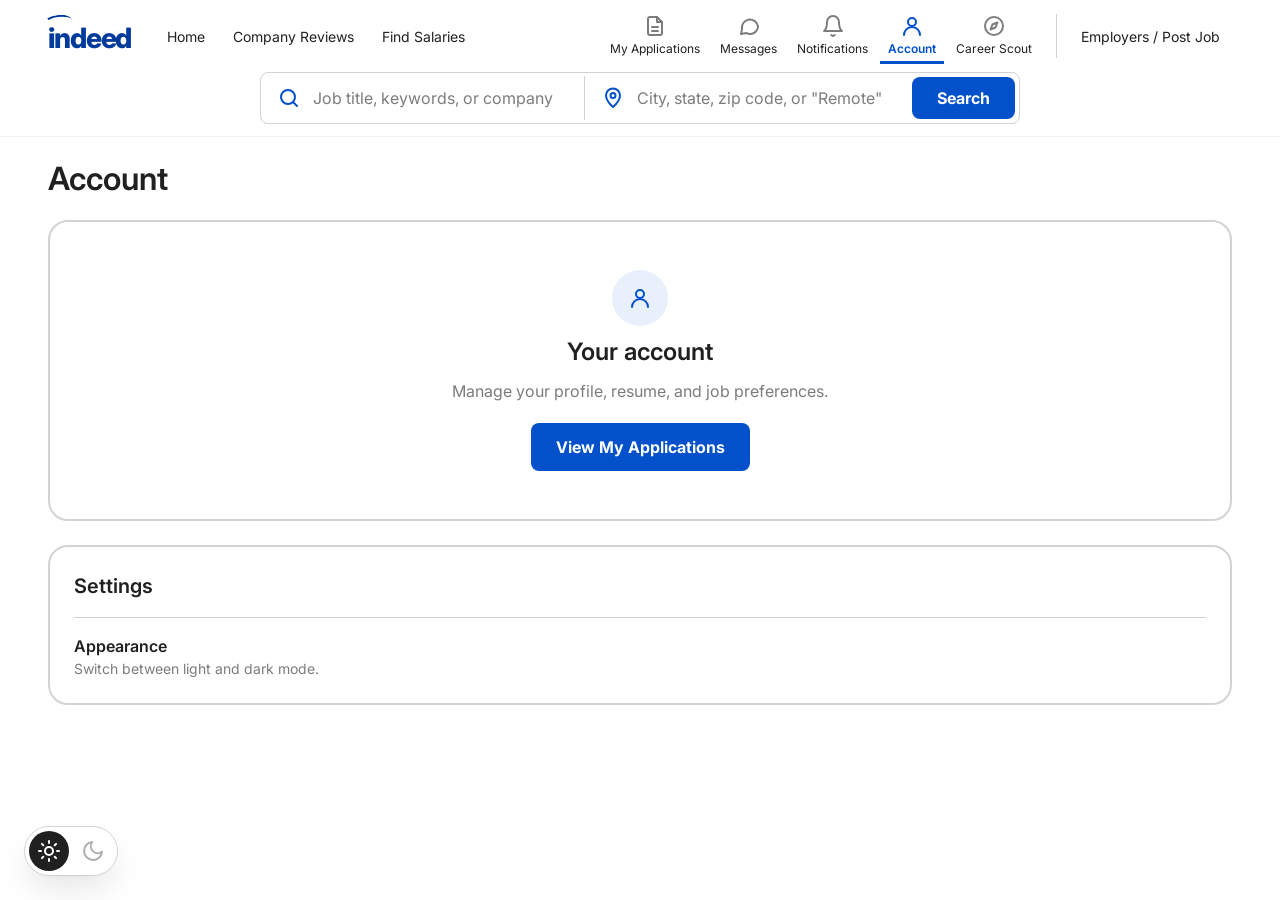
==== commit 56086dff: "Add Settings section to Account page" ====
--- a/account.html
+++ b/account.html
@@ -39,6 +39,7 @@
     <symbol id="i-file" viewBox="0 0 24 24"><path d="M14 3H7a2 2 0 0 0-2 2v14a2 2 0 0 0 2 2h10a2 2 0 0 0 2-2V8z"/><path d="M14 3v5h5M9 13h6M9 17h6"/></symbol>
     <symbol id="i-globe" viewBox="0 0 24 24"><circle cx="12" cy="12" r="9"/><path d="M3 12h18M12 3a14 14 0 0 1 0 18M12 3a14 14 0 0 0 0 18"/></symbol>
     <symbol id="i-trend" viewBox="0 0 24 24"><path d="m3 17 6-6 4 4 8-8M15 7h6v6"/></symbol>
+    <symbol id="i-check" viewBox="0 0 24 24"><path d="m5 12.5 4.5 4.5L19 7.5"/></symbol>
   </svg>
 
   <a class="skip-link" href="#main">Skip to content</a>
@@ -84,8 +85,18 @@
     <section class="panel empty-state">
       <span class="empty-state__icon"><svg class="icon" aria-hidden="true"><use href="#i-user"></use></svg></span>
       <h2>Your account</h2>
-      <p>Manage your profile, resume, and job preferences. Account settings are coming soon.</p>
+      <p>Manage your profile, resume, and job preferences.</p>
       <a class="btn btn-primary" href="applications.html">View My Applications</a>
+    </section>
+
+    <section class="panel settings" aria-labelledby="settings-heading">
+      <h2 id="settings-heading" class="settings__title">Settings</h2>
+      <div class="settings__row">
+        <div>
+          <h3 class="settings__label">Appearance</h3>
+          <p class="settings__hint">Switch between light and dark mode.</p>
+        </div>
+      </div>
     </section>
   </main>
 
--- a/css/styles.css
+++ b/css/styles.css
@@ -27,6 +27,8 @@
   --accent: var(--indeed-blue);
   --accent-soft: #e8f0fc;
   --logo: #003a9b;
+  --danger: #c5221f;
+  --shimmer: rgba(255, 255, 255, 0.65);
   --shadow: 0 4px 4px -4px rgba(12, 12, 13, 0.05), 0 16px 32px -4px rgba(12, 12, 13, 0.1);
 
   --font: "Inter", system-ui, -apple-system, "Segoe UI", Roboto, Arial, sans-serif;
@@ -67,6 +69,8 @@
   --accent: #6ea1ff;
   --accent-soft: #1b2a45;
   --logo: #6ea1ff;
+  --danger: #f28b82;
+  --shimmer: rgba(255, 255, 255, 0.07);
   --shadow: 0 16px 32px -4px rgba(0, 0, 0, 0.6);
   color-scheme: dark;
 }
@@ -615,6 +619,10 @@
   font-weight: 600;
 }
 
+.home-layout .section-title {
+  margin-top: 0;
+}
+
 .panel {
   padding: var(--space-5);
   background: var(--surface);
@@ -622,6 +630,35 @@
   border-radius: var(--radius-card);
 }
 
+/* ---------- Account settings ---------- */
+.settings {
+  margin-top: var(--space-5);
+}
+
+.settings__title {
+  margin-bottom: var(--space-4);
+  font-size: var(--fs-lg);
+  font-weight: 600;
+}
+
+.settings__row {
+  display: flex;
+  align-items: center;
+  justify-content: space-between;
+  gap: var(--space-4);
+  padding-top: var(--space-4);
+  border-top: 1px solid var(--border);
+}
+
+.settings__label {
+  font-size: var(--fs-base);
+  font-weight: 600;
+}
+
+.settings__hint {
+  font-size: var(--fs-sm);
+  color: var(--text-muted);
+}
 /* ---------- Search form ---------- */
 .search-form {
   display: flex;
@@ -641,6 +678,7 @@
   padding: 0 var(--space-4);
   border-radius: var(--radius-card);
   cursor: text;
+  transition: box-shadow 0.15s ease;
 }
 
 .search-field + .search-field {
@@ -1374,13 +1412,273 @@
   }
 }
 
+/* ---------- Loading states ---------- */
+.skeleton {
+  position: relative;
+  display: block;
+  overflow: hidden;
+  height: 0.875rem;
+  width: 55%;
+  border-radius: 6px;
+  background: var(--surface-muted);
+}
+
+.skeleton::after {
+  content: "";
+  position: absolute;
+  inset: 0;
+  background: linear-gradient(90deg, transparent, var(--shimmer), transparent);
+  transform: translateX(-100%);
+  animation: shimmer 1.3s ease-in-out infinite;
+}
+
+.skeleton + .skeleton {
+  margin-top: var(--space-3);
+}
+
+.skeleton--title {
+  height: 1.5rem;
+  width: 70%;
+}
+
+.skeleton--heading {
+  height: 1.75rem;
+  width: 50%;
+}
+
+.skeleton--short {
+  width: 35%;
+}
+
+.skeleton--wide {
+  width: 90%;
+}
+
+.skeleton--block {
+  height: 2rem;
+  width: 45%;
+}
+
+.skeleton--tag {
+  height: 1.25rem;
+  width: 72px;
+}
+
+.skeleton--thumb {
+  width: 48px;
+  height: 48px;
+  border-radius: var(--radius-btn);
+}
+
+.job-card--skeleton,
+.app-card--skeleton {
+  pointer-events: none;
+}
+
+.app-card--skeleton .skeleton--title {
+  width: min(220px, 70%);
+}
+
+.app-card--skeleton .skeleton--line {
+  width: min(150px, 50%);
+}
+
+.card-list > .empty-state {
+  grid-column: 1 / -1;
+}
+
+@keyframes shimmer {
+  to {
+    transform: translateX(100%);
+  }
+}
+
+.btn-spinner {
+  flex: none;
+  width: 1em;
+  height: 1em;
+  border: 2px solid currentColor;
+  border-right-color: transparent;
+  border-radius: 50%;
+  animation: spin 0.7s linear infinite;
+}
+
+.is-loading {
+  cursor: progress;
+}
+
+.btn.is-loading,
+.btn:disabled {
+  opacity: 0.8;
+}
+
+a.is-loading {
+  pointer-events: none;
+}
+
+.account.is-loading::after {
+  content: "";
+  flex: none;
+  width: 20px;
+  height: 20px;
+  margin-left: auto;
+  border: 2px solid var(--accent);
+  border-right-color: transparent;
+  border-radius: 50%;
+  animation: spin 0.7s linear infinite;
+}
+
+.form-error {
+  margin: 0;
+  font-size: var(--fs-sm);
+  color: var(--danger);
+}
+
+.form-error[hidden] {
+  display: none;
+}
+
+.google__other input[aria-invalid="true"] {
+  border-color: var(--danger);
+}
+
+/* ---------- Toast confirmation ---------- */
+.toast {
+  position: fixed;
+  top: calc(var(--header-h) + var(--space-3));
+  left: 50%;
+  z-index: 100;
+  display: flex;
+  align-items: center;
+  gap: var(--space-2);
+  max-width: calc(100% - 2rem);
+  padding: var(--space-3) var(--space-4);
+  border-radius: var(--radius-btn);
+  background: var(--text);
+  color: var(--bg);
+  font-size: var(--fs-sm);
+  font-weight: 600;
+  box-shadow: var(--shadow);
+  opacity: 0;
+  transform: translate(-50%, -12px);
+  transition: opacity 0.25s ease, transform 0.25s ease;
+  pointer-events: none;
+}
+
+.toast.is-visible {
+  opacity: 1;
+  transform: translate(-50%, 0);
+}
+
+.toast .icon {
+  flex: none;
+  width: 18px;
+  height: 18px;
+  stroke-width: 2.6;
+}
+
+.toast--error {
+  background: var(--danger);
+  color: var(--bg);
+}
+
+@media (min-width: 1100px) {
+  .toast {
+    top: auto;
+    bottom: var(--space-6);
+    transform: translate(-50%, 12px);
+  }
+}
+
+/* ---------- Micro-interactions ---------- */
+/* Cards lift on hover so it's clear the whole card is clickable. */
+.job-card {
+  transition: border-color 0.15s ease, box-shadow 0.2s ease, transform 0.2s ease;
+}
+
+@media (hover: hover) {
+  .job-card:not(.job-card--skeleton):hover {
+    transform: translateY(-3px);
+    box-shadow: 0 10px 24px -8px rgba(12, 12, 13, 0.18);
+  }
+
+  .job-card.is-selected:hover {
+    box-shadow: 0 0 0 1px var(--accent), 0 10px 24px -8px rgba(12, 12, 13, 0.18);
+  }
+}
+
+/* New content fades up into place, so changes to the list are easy to follow. */
+.is-entering {
+  animation: fade-up 0.3s ease-out both;
+}
+
+@keyframes fade-up {
+  from {
+    opacity: 0;
+    transform: translateY(8px);
+  }
+}
+
+/* Suggestions and the status popup ease in instead of appearing abruptly. */
+.suggest:not([hidden]) {
+  animation: drop-in 0.16s ease-out;
+}
+
+@keyframes drop-in {
+  from {
+    opacity: 0;
+    transform: translateY(-4px);
+  }
+}
+
+.modal[open] {
+  animation: pop-in 0.2s ease-out;
+}
+
+.modal[open]::backdrop {
+  animation: fade-in 0.2s ease-out;
+}
+
+@keyframes pop-in {
+  from {
+    opacity: 0;
+    transform: translateY(12px) scale(0.97);
+  }
+}
+
+@keyframes fade-in {
+  from {
+    opacity: 0;
+  }
+}
+
+.suggest__item mark {
+  background: none;
+  color: inherit;
+  font-weight: 700;
+}
+
+.suggest__empty {
+  display: flex;
+  align-items: center;
+  min-height: var(--tap);
+  padding: 0 var(--space-4);
+  font-size: var(--fs-sm);
+  color: var(--text-muted);
+}
+
 @media (prefers-reduced-motion: reduce) {
   *,
   *::before,
   *::after {
     animation-duration: 0.01ms !important;
+    animation-iteration-count: 1 !important;
     transition-duration: 0.01ms !important;
     scroll-behavior: auto !important;
+  }
+
+  .job-card:hover {
+    transform: none !important;
   }
 }
 
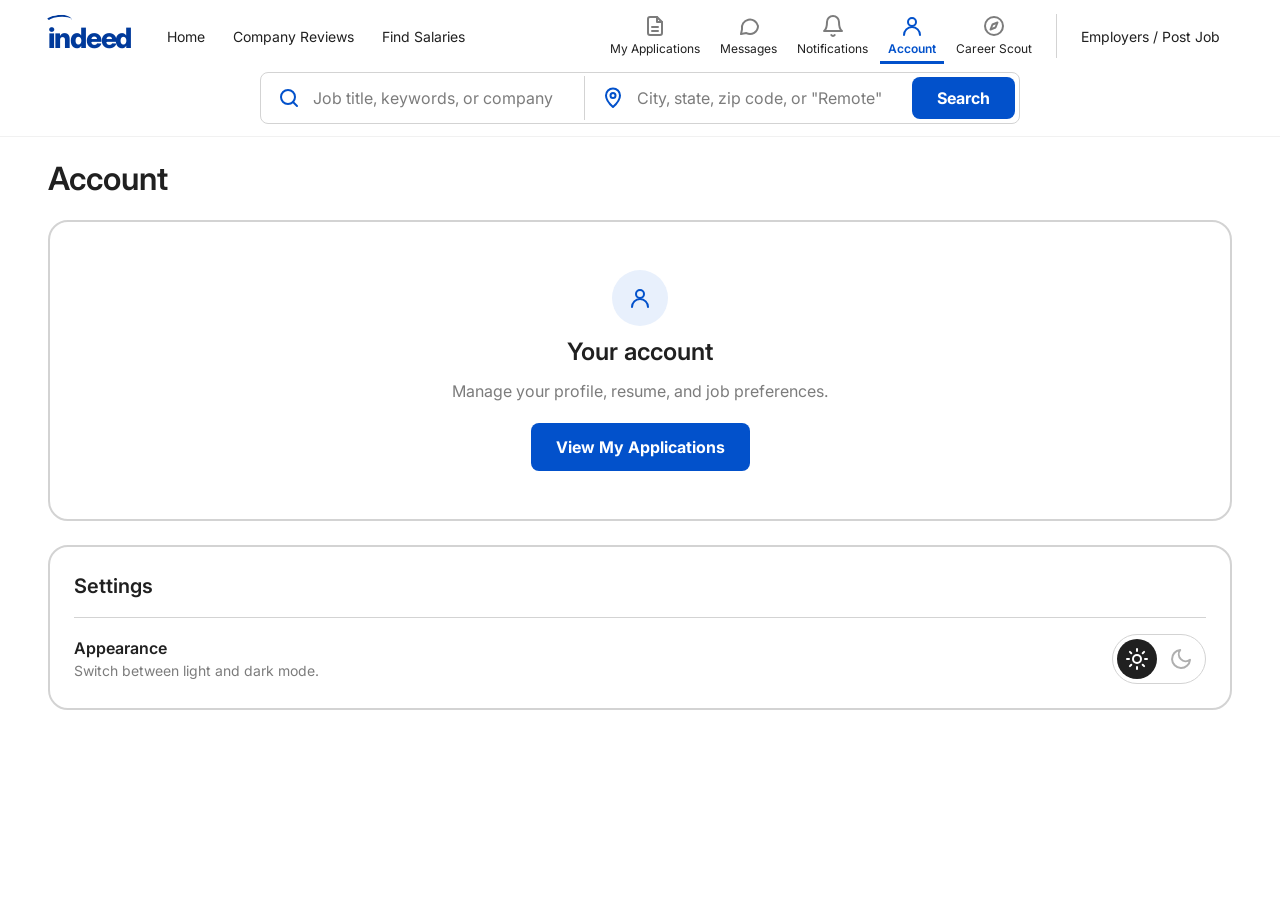
==== commit dc21f28c: "Move theme toggle into Account Settings" ====
--- a/account.html
+++ b/account.html
@@ -89,16 +89,32 @@
       <a class="btn btn-primary" href="applications.html">View My Applications</a>
     </section>
 
-    <section class="panel settings" aria-labelledby="settings-heading">
-      <h2 id="settings-heading" class="settings__title">Settings</h2>
-      <div class="settings__row">
-        <div>
-          <h3 class="settings__label">Appearance</h3>
-          <p class="settings__hint">Switch between light and dark mode.</p>
-        </div>
-      </div>
-    </section>
-  </main>
+
+<section class="panel settings" aria-labelledby="settings-heading">
+  <h2 id="settings-heading" class="settings__title">Settings</h2>
+
+  <div class="settings__row">
+    <div>
+      <h3 class="settings__label">Appearance</h3>
+      <p class="settings__hint">Switch between light and dark mode.</p>
+    </div>
+
+    <button type="button" class="theme-toggle" data-theme-toggle
+      aria-pressed="false" aria-label="Dark mode">
+      <span class="theme-toggle__opt theme-toggle__opt--light">
+        <svg class="icon" aria-hidden="true">
+          <use href="#i-sun"></use>
+        </svg>
+      </span>
+      <span class="theme-toggle__opt theme-toggle__opt--dark">
+        <svg class="icon" aria-hidden="true">
+          <use href="#i-moon"></use>
+        </svg>
+      </span>
+    </button>
+  </div>
+</section>
+
 
   <nav class="tab-bar" aria-label="Sections">
     <ul class="tab-bar__list">
@@ -109,10 +125,5 @@
       <li><a class="tab-link" href="career-scout.html"><svg class="icon" aria-hidden="true"><use href="#i-compass"></use></svg><span>Career Scout</span></a></li>
     </ul>
   </nav>
-
-  <button type="button" class="theme-toggle" data-theme-toggle aria-pressed="false" aria-label="Dark mode">
-    <span class="theme-toggle__opt theme-toggle__opt--light"><svg class="icon" aria-hidden="true"><use href="#i-sun"></use></svg></span>
-    <span class="theme-toggle__opt theme-toggle__opt--dark"><svg class="icon" aria-hidden="true"><use href="#i-moon"></use></svg></span>
-  </button>
 </body>
 </html>
--- a/css/styles.css
+++ b/css/styles.css
@@ -564,22 +564,16 @@
 
 /* ---------- Light / dark toggle ---------- */
 .theme-toggle {
-  position: fixed;
-  bottom: var(--space-5);
-  left: 50%;
-  z-index: 45;
+  position: static;
   display: inline-flex;
+  flex-shrink: 0;
   gap: var(--space-1);
   padding: var(--space-1);
   border: 1px solid var(--border);
   border-radius: var(--radius-pill);
   background: var(--surface);
-  box-shadow: var(--shadow);
-  transform: translateX(-50%);
-}
-
-.has-tabbar .theme-toggle {
-  bottom: calc(var(--tabbar-h) + var(--space-3) + env(safe-area-inset-bottom));
+  box-shadow: none;
+  transform: none;
 }
 
 .theme-toggle__opt {
@@ -659,6 +653,17 @@
   font-size: var(--fs-sm);
   color: var(--text-muted);
 }
+
+/* Keeping appearance controls aligned on smaller screens. */
+.settings__row > div {
+  flex: 1;
+  min-width: 0;
+}
+
+.settings__row .theme-toggle {
+  margin-left: auto;
+}
+
 /* ---------- Search form ---------- */
 .search-form {
   display: flex;
@@ -1996,13 +2001,6 @@
     grid-template-columns: repeat(3, minmax(0, 1fr));
   }
 
-  .theme-toggle,
-  .has-tabbar .theme-toggle {
-    bottom: var(--space-5);
-    left: var(--space-5);
-    transform: none;
-  }
-
   .logo--xl {
     font-size: 4.5rem;
   }
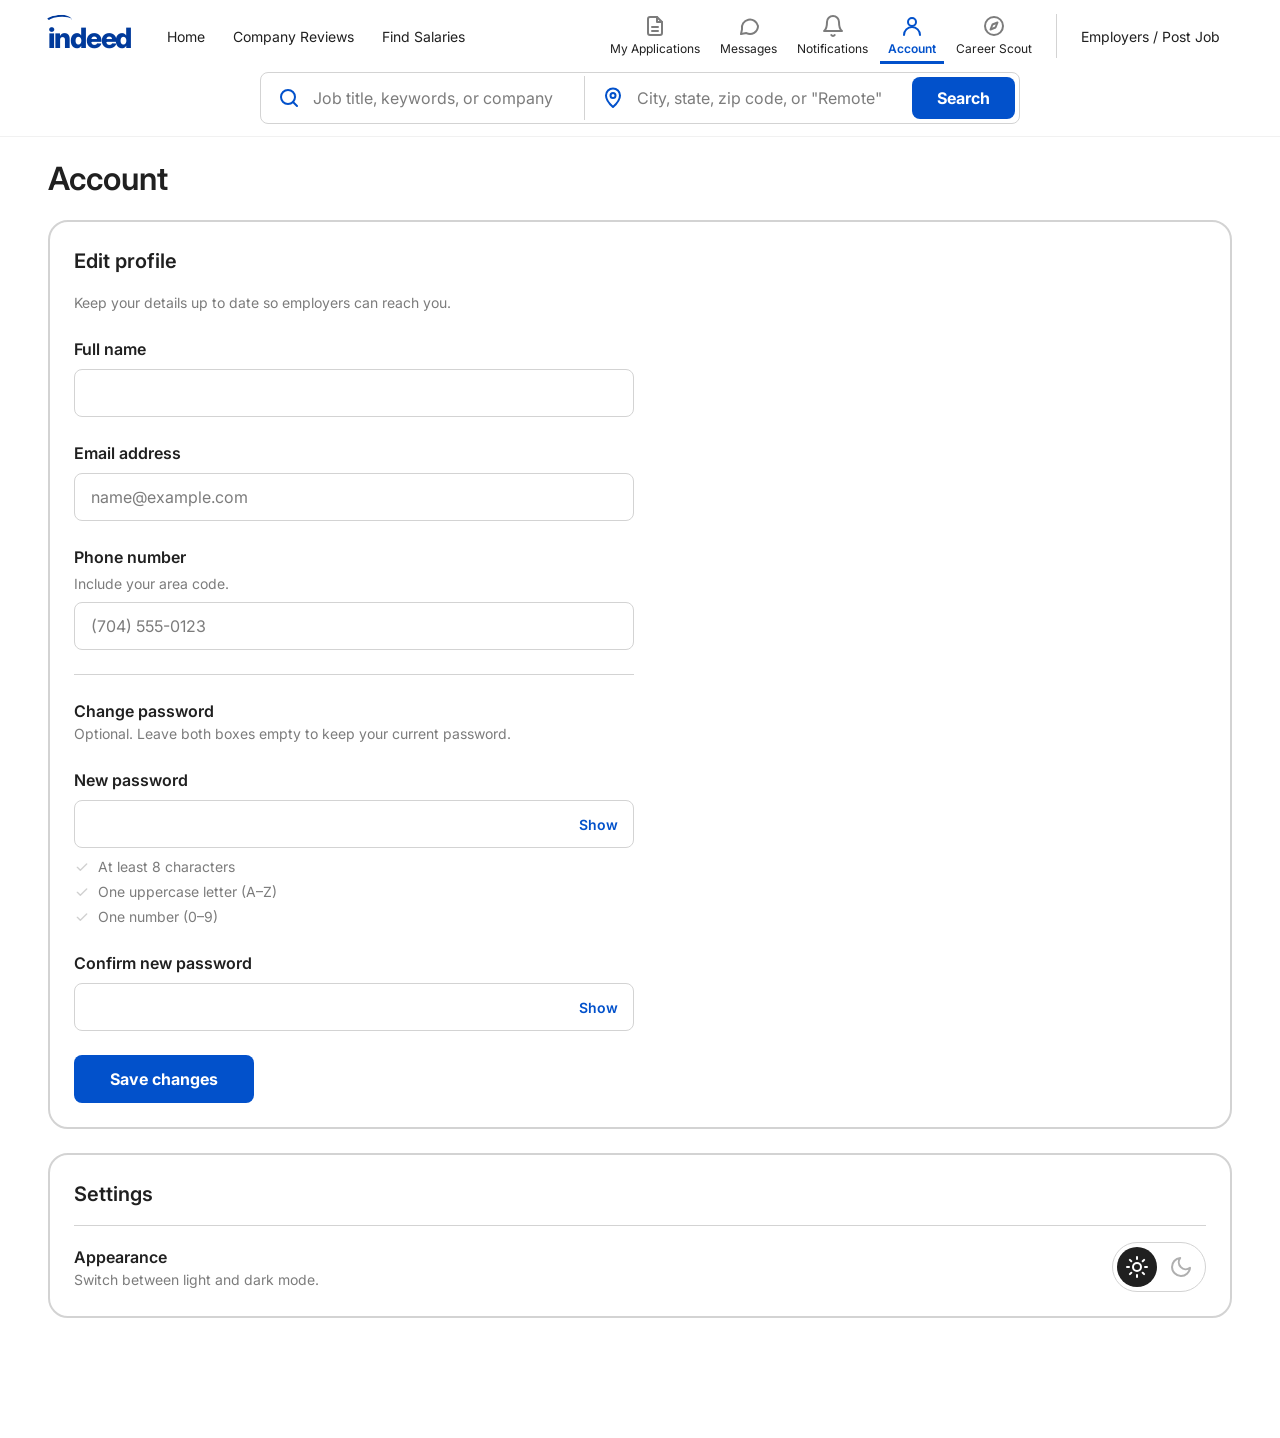
==== commit f8324b07: "Add Edit profile form with real-time validation" ====
--- a/account.html
+++ b/account.html
@@ -40,6 +40,7 @@
     <symbol id="i-globe" viewBox="0 0 24 24"><circle cx="12" cy="12" r="9"/><path d="M3 12h18M12 3a14 14 0 0 1 0 18M12 3a14 14 0 0 0 0 18"/></symbol>
     <symbol id="i-trend" viewBox="0 0 24 24"><path d="m3 17 6-6 4 4 8-8M15 7h6v6"/></symbol>
     <symbol id="i-check" viewBox="0 0 24 24"><path d="m5 12.5 4.5 4.5L19 7.5"/></symbol>
+    <symbol id="i-alert" viewBox="0 0 24 24"><circle cx="12" cy="12" r="9"/><path d="M12 7.5v5.5M12 16.5h.01"/></symbol>
   </svg>
 
   <a class="skip-link" href="#main">Skip to content</a>
@@ -82,39 +83,95 @@
 
   <main id="main" class="page">
     <h1 class="page-title">Account</h1>
-    <section class="panel empty-state">
-      <span class="empty-state__icon"><svg class="icon" aria-hidden="true"><use href="#i-user"></use></svg></span>
-      <h2>Your account</h2>
-      <p>Manage your profile, resume, and job preferences.</p>
-      <a class="btn btn-primary" href="applications.html">View My Applications</a>
+    <section class="panel profile" aria-labelledby="profile-heading">
+      <h2 id="profile-heading" class="settings__title">Edit profile</h2>
+      <p class="settings__hint">Keep your details up to date so employers can reach you.</p>
+
+      <form class="profile__form" data-profile novalidate>
+        <div class="field">
+          <label class="field__label" for="profile-name">Full name</label>
+          <div class="field__control">
+            <input class="field__input" id="profile-name" name="name" type="text" autocomplete="name" data-success="Looks good." aria-describedby="profile-name-msg">
+            <svg class="icon field__icon field__icon--valid" aria-hidden="true"><use href="#i-check"></use></svg>
+            <svg class="icon field__icon field__icon--invalid" aria-hidden="true"><use href="#i-alert"></use></svg>
+          </div>
+          <p class="field__msg" id="profile-name-msg" aria-live="polite"></p>
+        </div>
+
+        <div class="field">
+          <label class="field__label" for="profile-email">Email address</label>
+          <div class="field__control">
+            <input class="field__input" id="profile-email" name="email" type="email" inputmode="email" autocomplete="email" placeholder="name@example.com" data-success="Email looks good." aria-describedby="profile-email-msg">
+            <svg class="icon field__icon field__icon--valid" aria-hidden="true"><use href="#i-check"></use></svg>
+            <svg class="icon field__icon field__icon--invalid" aria-hidden="true"><use href="#i-alert"></use></svg>
+          </div>
+          <p class="field__msg" id="profile-email-msg" aria-live="polite"></p>
+        </div>
+
+        <div class="field">
+          <label class="field__label" for="profile-phone">Phone number</label>
+          <p class="field__hint" id="profile-phone-hint">Include your area code.</p>
+          <div class="field__control">
+            <input class="field__input" id="profile-phone" name="phone" type="tel" inputmode="tel" autocomplete="tel-national" placeholder="(704) 555-0123" data-success="Phone number looks good." aria-describedby="profile-phone-hint profile-phone-msg">
+            <svg class="icon field__icon field__icon--valid" aria-hidden="true"><use href="#i-check"></use></svg>
+            <svg class="icon field__icon field__icon--invalid" aria-hidden="true"><use href="#i-alert"></use></svg>
+          </div>
+          <p class="field__msg" id="profile-phone-msg" aria-live="polite"></p>
+        </div>
+
+        <div class="profile__group">
+          <h3 class="settings__label">Change password</h3>
+          <p class="settings__hint">Optional. Leave both boxes empty to keep your current password.</p>
+        </div>
+
+        <div class="field field--password">
+          <label class="field__label" for="profile-password">New password</label>
+          <div class="field__control">
+            <input class="field__input" id="profile-password" name="password" type="password" autocomplete="new-password" data-success="Strong password." aria-describedby="profile-password-rules profile-password-msg">
+            <svg class="icon field__icon field__icon--valid" aria-hidden="true"><use href="#i-check"></use></svg>
+            <svg class="icon field__icon field__icon--invalid" aria-hidden="true"><use href="#i-alert"></use></svg>
+            <button type="button" class="field__toggle" data-show-password aria-controls="profile-password" aria-label="Show password" aria-pressed="false">Show</button>
+          </div>
+          <ul class="field__rules" id="profile-password-rules" aria-label="Password must have">
+            <li data-rule="length"><svg class="icon" aria-hidden="true"><use href="#i-check"></use></svg>At least 8 characters<span class="visually-hidden" data-rule-status>, not yet</span></li>
+            <li data-rule="upper"><svg class="icon" aria-hidden="true"><use href="#i-check"></use></svg>One uppercase letter (A–Z)<span class="visually-hidden" data-rule-status>, not yet</span></li>
+            <li data-rule="number"><svg class="icon" aria-hidden="true"><use href="#i-check"></use></svg>One number (0–9)<span class="visually-hidden" data-rule-status>, not yet</span></li>
+          </ul>
+          <p class="field__msg" id="profile-password-msg" aria-live="polite"></p>
+        </div>
+
+        <div class="field field--password">
+          <label class="field__label" for="profile-confirm">Confirm new password</label>
+          <div class="field__control">
+            <input class="field__input" id="profile-confirm" name="confirm" type="password" autocomplete="new-password" data-success="Passwords match." aria-describedby="profile-confirm-msg">
+            <svg class="icon field__icon field__icon--valid" aria-hidden="true"><use href="#i-check"></use></svg>
+            <svg class="icon field__icon field__icon--invalid" aria-hidden="true"><use href="#i-alert"></use></svg>
+            <button type="button" class="field__toggle" data-show-password aria-controls="profile-confirm" aria-label="Show password" aria-pressed="false">Show</button>
+          </div>
+          <p class="field__msg" id="profile-confirm-msg" aria-live="polite"></p>
+        </div>
+
+        <p class="form-error" role="alert" data-form-error hidden></p>
+        <div class="profile__actions">
+          <button class="btn btn-primary" type="submit">Save changes</button>
+        </div>
+      </form>
     </section>
 
-
-<section class="panel settings" aria-labelledby="settings-heading">
-  <h2 id="settings-heading" class="settings__title">Settings</h2>
-
-  <div class="settings__row">
-    <div>
-      <h3 class="settings__label">Appearance</h3>
-      <p class="settings__hint">Switch between light and dark mode.</p>
-    </div>
-
-    <button type="button" class="theme-toggle" data-theme-toggle
-      aria-pressed="false" aria-label="Dark mode">
-      <span class="theme-toggle__opt theme-toggle__opt--light">
-        <svg class="icon" aria-hidden="true">
-          <use href="#i-sun"></use>
-        </svg>
-      </span>
-      <span class="theme-toggle__opt theme-toggle__opt--dark">
-        <svg class="icon" aria-hidden="true">
-          <use href="#i-moon"></use>
-        </svg>
-      </span>
-    </button>
-  </div>
-</section>
-
+    <section class="panel settings" aria-labelledby="settings-heading">
+      <h2 id="settings-heading" class="settings__title">Settings</h2>
+      <div class="settings__row">
+        <div>
+          <h3 class="settings__label">Appearance</h3>
+          <p class="settings__hint">Switch between light and dark mode.</p>
+        </div>
+        <button type="button" class="theme-toggle" data-theme-toggle aria-pressed="false" aria-label="Dark mode">
+          <span class="theme-toggle__opt theme-toggle__opt--light"><svg class="icon" aria-hidden="true"><use href="#i-sun"></use></svg></span>
+          <span class="theme-toggle__opt theme-toggle__opt--dark"><svg class="icon" aria-hidden="true"><use href="#i-moon"></use></svg></span>
+        </button>
+      </div>
+    </section>
+  </main>
 
   <nav class="tab-bar" aria-label="Sections">
     <ul class="tab-bar__list">
--- a/css/styles.css
+++ b/css/styles.css
@@ -28,6 +28,7 @@
   --accent-soft: #e8f0fc;
   --logo: #003a9b;
   --danger: #c5221f;
+  --success: #137333;
   --shimmer: rgba(255, 255, 255, 0.65);
   --shadow: 0 4px 4px -4px rgba(12, 12, 13, 0.05), 0 16px 32px -4px rgba(12, 12, 13, 0.1);
 
@@ -70,6 +71,7 @@
   --accent-soft: #1b2a45;
   --logo: #6ea1ff;
   --danger: #f28b82;
+  --success: #81c995;
   --shimmer: rgba(255, 255, 255, 0.07);
   --shadow: 0 16px 32px -4px rgba(0, 0, 0, 0.6);
   color-scheme: dark;
@@ -1342,7 +1344,7 @@
 .google__other input {
   width: 100%;
   min-height: 52px;
-  padding: 0 var(--space-4);
+  padding: 0 44px 0 var(--space-4);
   border: 1px solid var(--border);
   border-radius: 4px;
   background: var(--surface);
@@ -1545,6 +1547,232 @@
 
 .google__other input[aria-invalid="true"] {
   border-color: var(--danger);
+}
+
+/* ---------- Create account ---------- */
+.auth {
+  display: flex;
+  flex-direction: column;
+  min-height: 100vh;
+  padding: var(--space-4) var(--space-4) var(--space-7);
+}
+
+.auth__card {
+  width: 100%;
+  max-width: 480px;
+  margin: var(--space-4) auto 0;
+}
+
+.auth__logo {
+  font-size: 2.25rem;
+}
+
+.auth__title {
+  margin-top: var(--space-4);
+  font-size: var(--fs-2xl);
+  font-weight: 600;
+  line-height: 1.1;
+}
+
+.auth__subtitle {
+  margin-top: var(--space-2);
+  color: var(--text-muted);
+}
+
+.auth__form {
+  display: flex;
+  flex-direction: column;
+  gap: var(--space-5);
+  margin-top: var(--space-6);
+}
+
+.auth__switch {
+  margin-top: var(--space-5);
+  font-size: var(--fs-sm);
+  text-align: center;
+}
+
+.auth__switch a {
+  font-weight: 600;
+  color: var(--accent);
+}
+
+/* ---------- Edit profile ---------- */
+.profile__form {
+  display: flex;
+  flex-direction: column;
+  gap: var(--space-5);
+  max-width: 560px;
+  margin-top: var(--space-5);
+}
+
+.profile__group {
+  padding-top: var(--space-5);
+  border-top: 1px solid var(--border);
+}
+
+.profile__actions .btn {
+  width: 100%;
+}
+
+@media (min-width: 768px) {
+  .profile__actions .btn {
+    width: auto;
+    min-width: 180px;
+  }
+}
+
+/* ---------- Form fields ---------- */
+.field {
+  display: flex;
+  flex-direction: column;
+  gap: var(--space-2);
+}
+
+.field__label {
+  font-weight: 600;
+}
+
+.field__hint {
+  margin-top: calc(var(--space-1) * -1);
+  font-size: var(--fs-sm);
+  color: var(--text-muted);
+}
+
+.field__control {
+  position: relative;
+}
+
+.field__input {
+  width: 100%;
+  min-height: 48px;
+  padding: 0 44px 0 var(--space-4);
+  border: 1px solid var(--border);
+  border-radius: var(--radius-btn);
+  background: var(--surface);
+  color: var(--text);
+  font: inherit;
+  transition: border-color 0.15s ease, box-shadow 0.15s ease;
+}
+
+.field__input::placeholder {
+  color: var(--text-muted);
+}
+
+.field.is-invalid .field__input {
+  border-color: var(--danger);
+  box-shadow: inset 0 0 0 1px var(--danger);
+}
+
+.field.is-valid .field__input {
+  border-color: var(--success);
+}
+
+.field__icon {
+  position: absolute;
+  top: 50%;
+  right: var(--space-3);
+  display: none;
+  width: 20px;
+  height: 20px;
+  transform: translateY(-50%);
+  pointer-events: none;
+}
+
+.field.is-valid .field__icon--valid {
+  display: block;
+  color: var(--success);
+}
+
+.field.is-invalid .field__icon--invalid {
+  display: block;
+  color: var(--danger);
+}
+
+.field--password .field__input {
+  padding-right: 100px;
+}
+
+.field--password .field__icon {
+  right: 64px;
+}
+
+.field__toggle {
+  position: absolute;
+  top: 50%;
+  right: var(--space-1);
+  min-width: var(--tap);
+  min-height: 40px;
+  padding: 0 var(--space-3);
+  border: 0;
+  border-radius: var(--radius-btn);
+  background: none;
+  font-size: var(--fs-sm);
+  font-weight: 600;
+  color: var(--accent);
+  transform: translateY(-50%);
+}
+
+.field__toggle:hover {
+  background: var(--surface-muted);
+}
+
+.field__msg {
+  display: flex;
+  align-items: flex-start;
+  gap: var(--space-2);
+  font-size: var(--fs-sm);
+  animation: fade-in 0.2s ease;
+}
+
+.field__msg:empty {
+  display: none;
+}
+
+.field__msg .icon {
+  width: 16px;
+  height: 16px;
+  margin-top: 2px;
+}
+
+.field.is-invalid .field__msg {
+  color: var(--danger);
+}
+
+.field.is-valid .field__msg {
+  color: var(--success);
+}
+
+.field__rules {
+  display: grid;
+  gap: var(--space-1);
+  margin: 0;
+  padding: 0;
+  list-style: none;
+  font-size: var(--fs-sm);
+  color: var(--text-muted);
+}
+
+.field__rules li {
+  display: flex;
+  align-items: center;
+  gap: var(--space-2);
+  transition: color 0.15s ease;
+}
+
+.field__rules .icon {
+  width: 16px;
+  height: 16px;
+  opacity: 0.35;
+  transition: opacity 0.15s ease;
+}
+
+.field__rules li.is-met {
+  color: var(--success);
+}
+
+.field__rules li.is-met .icon {
+  opacity: 1;
 }
 
 /* ---------- Toast confirmation ---------- */
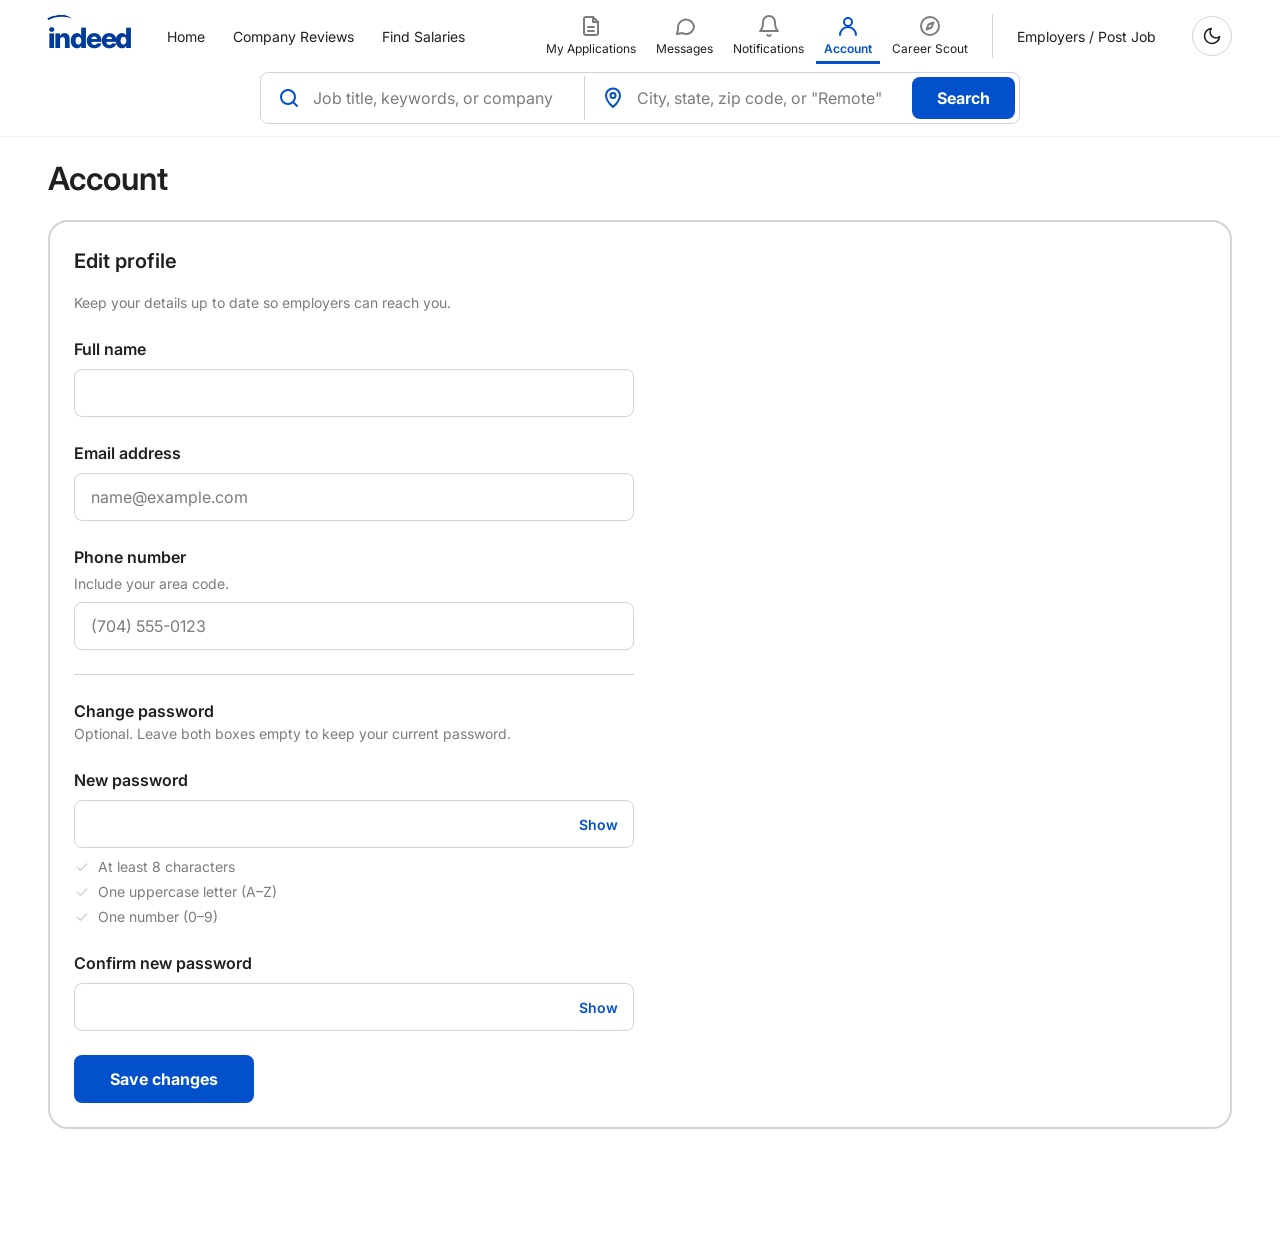
==== commit fc3da448: "Replace theme switch with single sun/moon button in header" ====
--- a/account.html
+++ b/account.html
@@ -63,6 +63,10 @@
           <li class="nav-item nav-item--text nav-item--end"><a class="nav-link" href="employers.html"><svg class="icon" aria-hidden="true"><use href="#i-briefcase"></use></svg><span>Employers / Post Job</span></a></li>
         </ul>
       </nav>
+      <button type="button" class="theme-btn" data-theme-toggle aria-label="Switch to dark mode">
+        <svg class="icon theme-btn__moon" aria-hidden="true"><use href="#i-moon"></use></svg>
+        <svg class="icon theme-btn__sun" aria-hidden="true"><use href="#i-sun"></use></svg>
+      </button>
     </div>
     <div class="header-search">
       <form class="search-form search-form--compact" action="search.html" method="get" role="search" autocomplete="off">
@@ -157,20 +161,6 @@
         </div>
       </form>
     </section>
-
-    <section class="panel settings" aria-labelledby="settings-heading">
-      <h2 id="settings-heading" class="settings__title">Settings</h2>
-      <div class="settings__row">
-        <div>
-          <h3 class="settings__label">Appearance</h3>
-          <p class="settings__hint">Switch between light and dark mode.</p>
-        </div>
-        <button type="button" class="theme-toggle" data-theme-toggle aria-pressed="false" aria-label="Dark mode">
-          <span class="theme-toggle__opt theme-toggle__opt--light"><svg class="icon" aria-hidden="true"><use href="#i-sun"></use></svg></span>
-          <span class="theme-toggle__opt theme-toggle__opt--dark"><svg class="icon" aria-hidden="true"><use href="#i-moon"></use></svg></span>
-        </button>
-      </div>
-    </section>
   </main>
 
   <nav class="tab-bar" aria-label="Sections">
--- a/css/styles.css
+++ b/css/styles.css
@@ -29,6 +29,7 @@
   --logo: #003a9b;
   --danger: #c5221f;
   --success: #137333;
+  --success-soft: #e6f4ea;
   --shimmer: rgba(255, 255, 255, 0.65);
   --shadow: 0 4px 4px -4px rgba(12, 12, 13, 0.05), 0 16px 32px -4px rgba(12, 12, 13, 0.1);
 
@@ -72,6 +73,7 @@
   --logo: #6ea1ff;
   --danger: #f28b82;
   --success: #81c995;
+  --success-soft: #1d3326;
   --shimmer: rgba(255, 255, 255, 0.07);
   --shadow: 0 16px 32px -4px rgba(0, 0, 0, 0.6);
   color-scheme: dark;
@@ -565,32 +567,46 @@
 }
 
 /* ---------- Light / dark toggle ---------- */
-.theme-toggle {
-  position: static;
-  display: inline-flex;
-  flex-shrink: 0;
-  gap: var(--space-1);
-  padding: var(--space-1);
-  border: 1px solid var(--border);
-  border-radius: var(--radius-pill);
-  background: var(--surface);
-  box-shadow: none;
-  transform: none;
-}
-
-.theme-toggle__opt {
-  display: grid;
+.theme-btn {
+  display: inline-grid;
   place-items: center;
+  flex: none;
+  order: 1;
   width: 40px;
   height: 40px;
+  margin-left: auto;
+  padding: 0;
+  border: 1px solid var(--border);
   border-radius: 50%;
-  color: var(--gray-400);
-}
-
-[data-theme="light"] .theme-toggle__opt--light,
-[data-theme="dark"] .theme-toggle__opt--dark {
-  background: var(--text);
-  color: var(--bg);
+  background: var(--surface);
+  color: var(--text);
+  cursor: pointer;
+  transition: border-color 0.15s ease, color 0.15s ease, background-color 0.15s ease;
+}
+
+.theme-btn .icon {
+  width: 20px;
+  height: 20px;
+  grid-area: 1 / 1;
+}
+
+.theme-btn:hover {
+  border-color: var(--accent);
+  color: var(--accent);
+}
+
+.theme-btn:focus-visible {
+  outline: 3px solid var(--accent);
+  outline-offset: 2px;
+}
+
+[data-theme="light"] .theme-btn__sun,
+[data-theme="dark"] .theme-btn__moon {
+  display: none;
+}
+
+.menu-toggle {
+  order: 2;
 }
 
 /* ---------- Page layout ---------- */
@@ -627,25 +643,12 @@
 }
 
 /* ---------- Account settings ---------- */
-.settings {
-  margin-top: var(--space-5);
-}
-
 .settings__title {
   margin-bottom: var(--space-4);
   font-size: var(--fs-lg);
   font-weight: 600;
 }
 
-.settings__row {
-  display: flex;
-  align-items: center;
-  justify-content: space-between;
-  gap: var(--space-4);
-  padding-top: var(--space-4);
-  border-top: 1px solid var(--border);
-}
-
 .settings__label {
   font-size: var(--fs-base);
   font-weight: 600;
@@ -655,17 +658,6 @@
   font-size: var(--fs-sm);
   color: var(--text-muted);
 }
-
-/* Keeping appearance controls aligned on smaller screens. */
-.settings__row > div {
-  flex: 1;
-  min-width: 0;
-}
-
-.settings__row .theme-toggle {
-  margin-left: auto;
-}
-
 /* ---------- Search form ---------- */
 .search-form {
   display: flex;
@@ -785,9 +777,8 @@
   position: relative;
   display: flex;
   flex-direction: column;
-  gap: var(--space-1);
-  min-height: 160px;
-  padding: var(--space-4) var(--space-5);
+  gap: var(--space-3);
+  padding: var(--space-5);
   background: var(--surface);
   border: 2px solid var(--border);
   border-radius: var(--radius-card);
@@ -798,6 +789,140 @@
   border-color: var(--gray-400);
 }
 
+.job-card__head {
+  display: flex;
+  align-items: flex-start;
+  gap: var(--space-3);
+}
+
+.job-card__badge {
+  display: grid;
+  place-items: center;
+  flex: none;
+  width: 48px;
+  height: 48px;
+  border-radius: 12px;
+  background: var(--badge, var(--accent));
+  font-size: var(--fs-base);
+  font-weight: 700;
+  letter-spacing: 0.02em;
+  color: var(--white);
+}
+
+.job-card__company {
+  margin-top: 2px;
+  font-size: var(--fs-sm);
+  color: var(--text-muted);
+}
+
+.job-card__tags {
+  display: flex;
+  flex-wrap: wrap;
+  gap: var(--space-2);
+  margin: 0;
+  padding: 0;
+  list-style: none;
+}
+
+.job-card__tag {
+  display: inline-flex;
+  align-items: center;
+  gap: 6px;
+  padding: 4px 10px;
+  border-radius: var(--radius-pill);
+  background: var(--surface-muted);
+  font-size: var(--fs-xs);
+  font-weight: 600;
+}
+
+.job-card__tag .icon {
+  width: 14px;
+  height: 14px;
+}
+
+.job-card__tag--pay {
+  background: var(--success-soft);
+  color: var(--success);
+}
+
+.job-card__summary {
+  display: -webkit-box;
+  overflow: hidden;
+  font-size: var(--fs-sm);
+  line-height: 1.45;
+  color: var(--text-muted);
+  -webkit-box-orient: vertical;
+  -webkit-line-clamp: 2;
+  line-clamp: 2;
+}
+
+.job-card__footer {
+  display: flex;
+  align-items: center;
+  justify-content: space-between;
+  gap: var(--space-3);
+  margin-top: auto;
+  padding-top: var(--space-3);
+  border-top: 1px solid var(--border);
+  font-size: var(--fs-xs);
+  color: var(--text-muted);
+}
+
+/* Sits above the card's full-size link so it can be pressed on its own. */
+.save-btn {
+  position: relative;
+  z-index: 1;
+  display: inline-flex;
+  align-items: center;
+  gap: var(--space-1);
+  min-height: 32px;
+  padding: 0 var(--space-3);
+  border: 1px solid var(--border);
+  border-radius: 999px;
+  background: var(--surface);
+  font: inherit;
+  font-weight: 600;
+  color: var(--text);
+  cursor: pointer;
+  transition: background-color 0.15s ease, border-color 0.15s ease, color 0.15s ease;
+}
+
+.save-btn .icon {
+  width: 16px;
+  height: 16px;
+}
+
+.save-btn:hover {
+  border-color: var(--accent);
+  color: var(--accent);
+}
+
+.save-btn:focus-visible {
+  outline: 3px solid var(--accent);
+  outline-offset: 2px;
+}
+
+.save-btn[aria-pressed="true"] {
+  border-color: var(--accent);
+  background: var(--accent-soft);
+  color: var(--accent);
+}
+
+.save-btn[aria-pressed="true"] .icon {
+  fill: currentColor;
+}
+
+.job-card__skeleton-lines {
+  display: grid;
+  flex: 1;
+  gap: var(--space-2);
+}
+
+.job-card .job-card__skeleton-lines .skeleton,
+.job-card .job-card__tags .skeleton {
+  margin-top: 0;
+}
+
 .job-card.is-selected {
   border-color: var(--accent);
   box-shadow: 0 0 0 1px var(--accent);
@@ -809,10 +934,9 @@
 }
 
 .job-card__title {
-  margin-bottom: var(--space-2);
-  font-size: var(--fs-xl);
-  font-weight: 600;
-  line-height: 1.2;
+  font-size: var(--fs-lg);
+  font-weight: 600;
+  line-height: 1.25;
 }
 
 .job-card__link {
@@ -837,11 +961,6 @@
   border-radius: var(--radius-card);
 }
 
-.job-card__meta {
-  font-size: var(--fs-sm);
-  color: var(--text-muted);
-}
-
 /* ---------- Home: selected job description ---------- */
 .job-detail {
   display: none;
@@ -954,16 +1073,6 @@
   background: var(--surface);
   border: 2px solid var(--border);
   border-radius: var(--radius-card);
-}
-
-.app-card__thumb {
-  display: grid;
-  place-items: center;
-  width: 48px;
-  height: 48px;
-  border-radius: var(--radius-btn);
-  background: var(--surface-muted);
-  color: var(--text-muted);
 }
 
 .app-card__title {
@@ -1824,19 +1933,21 @@
 }
 
 /* ---------- Micro-interactions ---------- */
-/* Cards lift on hover so it's clear the whole card is clickable. */
+/* Cards pop forward on hover so it's clear the whole card is clickable. */
 .job-card {
-  transition: border-color 0.15s ease, box-shadow 0.2s ease, transform 0.2s ease;
+  transition: border-color 0.15s ease, box-shadow 0.25s ease, translate 0.25s ease, scale 0.25s ease;
 }
 
 @media (hover: hover) {
   .job-card:not(.job-card--skeleton):hover {
-    transform: translateY(-3px);
-    box-shadow: 0 10px 24px -8px rgba(12, 12, 13, 0.18);
+    z-index: 2;
+    translate: 0 -4px;
+    scale: 1.03;
+    box-shadow: 0 18px 36px -12px rgba(12, 12, 13, 0.28);
   }
 
   .job-card.is-selected:hover {
-    box-shadow: 0 0 0 1px var(--accent), 0 10px 24px -8px rgba(12, 12, 13, 0.18);
+    box-shadow: 0 0 0 1px var(--accent), 0 18px 36px -12px rgba(12, 12, 13, 0.28);
   }
 }
 
@@ -1911,7 +2022,8 @@
   }
 
   .job-card:hover {
-    transform: none !important;
+    translate: none !important;
+    scale: none !important;
   }
 }
 
@@ -1975,9 +2087,10 @@
     border-radius: 0;
   }
 
-  .app-card__thumb {
+  .app-card .job-card__badge {
     width: 56px;
     height: 56px;
+    font-size: var(--fs-lg);
   }
 
   .app-card__actions {
@@ -2204,8 +2317,20 @@
   .home-layout {
     display: grid;
     grid-template-columns: minmax(300px, 2fr) minmax(0, 3fr);
-    gap: var(--space-5);
+    grid-template-rows: auto auto;
+    column-gap: var(--space-5);
     align-items: start;
+  }
+
+  .home-layout > section:first-child {
+    display: grid;
+    grid-row: span 2;
+    grid-template-rows: subgrid;
+  }
+
+  .home-layout > .job-detail {
+    grid-column: 2;
+    grid-row: 2;
   }
 
   .card-list--home {
